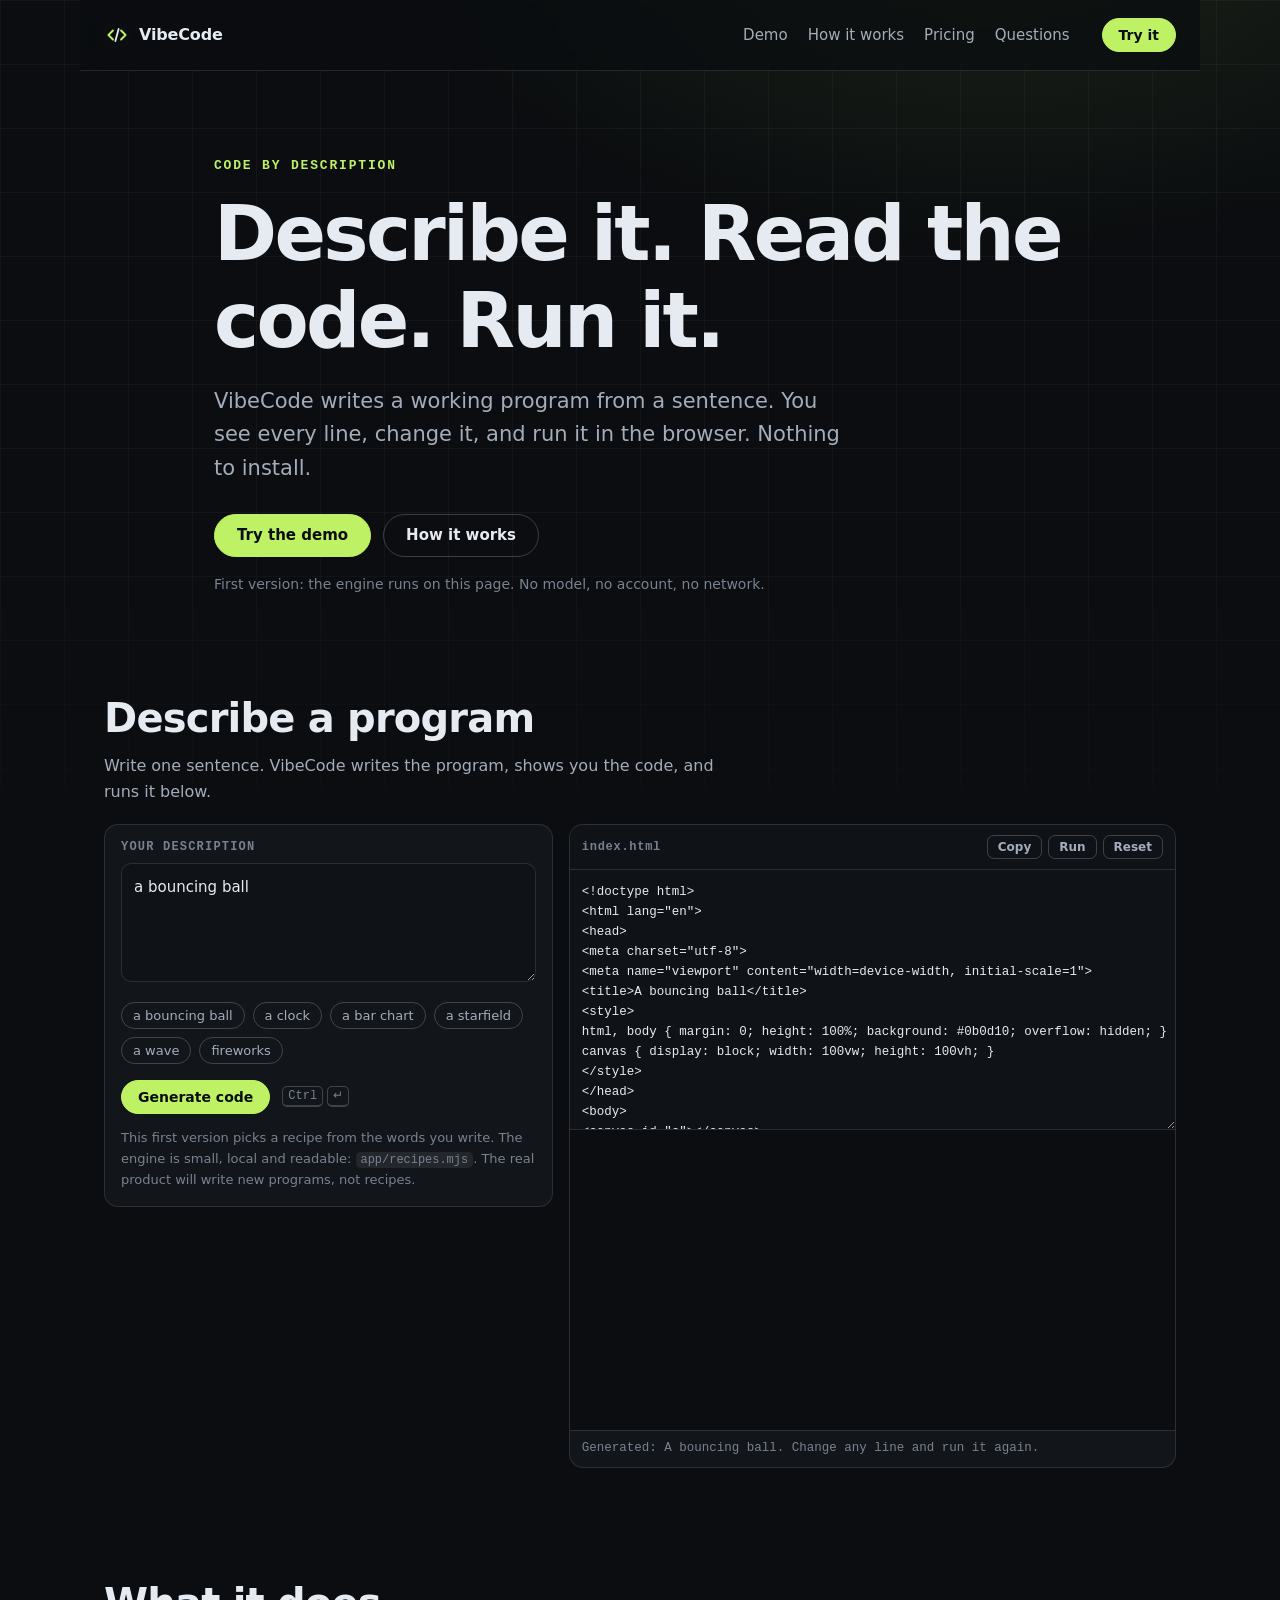
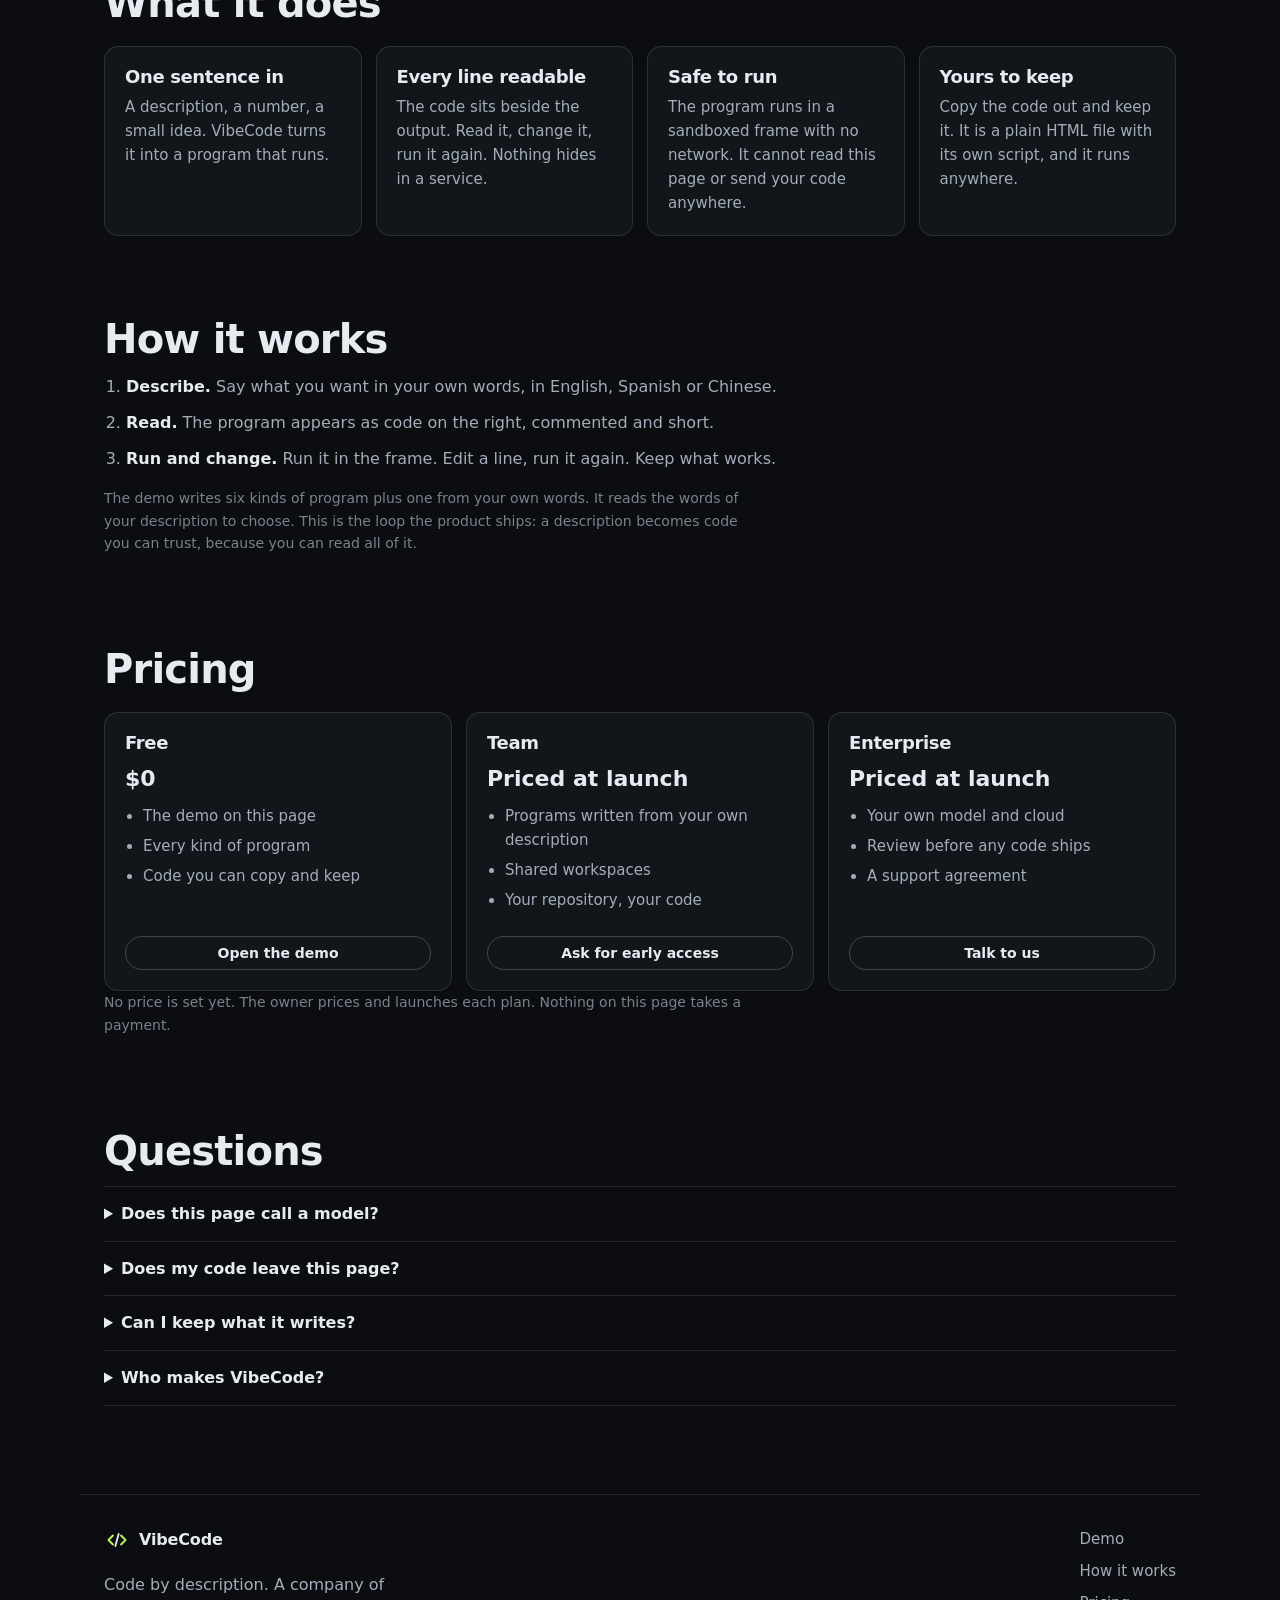
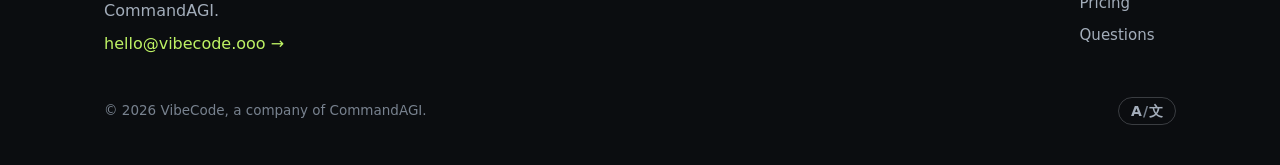
==== index.html @ 527f8235 "The site of vibecode, from its seed org task's work Co-Authored-By: Claude Opus 5.5 <noreply@anthrop" ====
<!doctype html>
<html lang="en">
<head>
<meta charset="utf-8">
<meta name="viewport" content="width=device-width, initial-scale=1">
<title>VibeCode — code by description</title>
<meta name="description" content="VibeCode writes a working program from a sentence. You read every line, change it and run it in the browser. A company of CommandAGI.">
<meta name="theme-color" content="#0b0d10">
<link rel="icon" href="mark.svg" type="image/svg+xml">
<link rel="stylesheet" href="style.css">
</head>
<body>
<header class="nav">
  <a class="brand" href="./"><img src="mark.svg" alt="" width="26" height="26"><span>VibeCode</span></a>
  <nav aria-label="Sections">
    <a href="#demo">Demo</a>
    <a href="#how">How it works</a>
    <a href="#pricing">Pricing</a>
    <a href="#faq">Questions</a>
  </nav>
  <a class="btn btn--go" href="#demo">Try it</a>
</header>

<main>
<section class="hero">
  <p class="eyebrow">Code by description</p>
  <h1>Describe it. Read the code. Run it.</h1>
  <p class="lede">VibeCode writes a working program from a sentence. You see every line, change it, and run it in the browser. Nothing to install.</p>
  <div class="cta">
    <a class="btn btn--go btn--big" href="#demo">Try the demo</a>
    <a class="btn btn--big" href="#how">How it works</a>
  </div>
  <p class="fine">First version: the engine runs on this page. No model, no account, no network.</p>
</section>

<section id="demo" class="demo">
  <div class="demo__head">
    <h2>Describe a program</h2>
    <p>Write one sentence. VibeCode writes the program, shows you the code, and runs it below.</p>
  </div>
  <div class="demo__grid">
    <div class="pane">
      <label for="describe">Your description</label>
      <textarea id="describe" rows="4" spellcheck="true" placeholder="a bouncing ball"></textarea>
      <div class="chips" role="group" aria-label="Examples">
        <button type="button" data-example="a bouncing ball">a bouncing ball</button>
        <button type="button" data-example="a clock">a clock</button>
        <button type="button" data-example="a bar chart of 12, 19, 15, 27, 22, 34">a bar chart</button>
        <button type="button" data-example="a starfield">a starfield</button>
        <button type="button" data-example="a sine wave">a wave</button>
        <button type="button" data-example="fireworks">fireworks</button>
      </div>
      <div class="row">
        <button id="generate" class="btn btn--go" type="button">Generate code</button>
        <span class="kbd"><kbd>Ctrl</kbd><kbd>↵</kbd></span>
      </div>
      <p class="note">This first version picks a recipe from the words you write. The engine is small, local and readable: <code>app/recipes.mjs</code>. The real product will write new programs, not recipes.</p>
    </div>
    <div class="pane pane--code">
      <div class="codebar">
        <span>index.html</span>
        <div class="codebar__actions">
          <button id="copy" type="button">Copy</button>
          <button id="run" type="button">Run</button>
          <button id="reset" type="button">Reset</button>
        </div>
      </div>
      <textarea id="code" spellcheck="false" aria-label="The program's code"></textarea>
      <iframe id="preview" title="The program's output" sandbox="allow-scripts"></iframe>
      <p id="status" class="status" role="status" aria-live="polite"></p>
    </div>
  </div>
</section>

<section class="features">
  <h2>What it does</h2>
  <div class="cards">
    <article class="card">
      <h3>One sentence in</h3>
      <p>A description, a number, a small idea. VibeCode turns it into a program that runs.</p>
    </article>
    <article class="card">
      <h3>Every line readable</h3>
      <p>The code sits beside the output. Read it, change it, run it again. Nothing hides in a service.</p>
    </article>
    <article class="card">
      <h3>Safe to run</h3>
      <p>The program runs in a sandboxed frame with no network. It cannot read this page or send your code anywhere.</p>
    </article>
    <article class="card">
      <h3>Yours to keep</h3>
      <p>Copy the code out and keep it. It is a plain HTML file with its own script, and it runs anywhere.</p>
    </article>
  </div>
</section>

<section id="how" class="how">
  <h2>How it works</h2>
  <ol class="steps">
    <li><strong>Describe.</strong> Say what you want in your own words, in English, Spanish or Chinese.</li>
    <li><strong>Read.</strong> The program appears as code on the right, commented and short.</li>
    <li><strong>Run and change.</strong> Run it in the frame. Edit a line, run it again. Keep what works.</li>
  </ol>
  <p class="fine">The demo writes six kinds of program plus one from your own words. It reads the words of your description to choose. This is the loop the product ships: a description becomes code you can trust, because you can read all of it.</p>
</section>

<section id="pricing" class="pricing">
  <h2>Pricing</h2>
  <div class="cards cards--three">
    <article class="card card--price">
      <h3>Free</h3>
      <p class="price">$0</p>
      <ul><li>The demo on this page</li><li>Every kind of program</li><li>Code you can copy and keep</li></ul>
      <a class="btn" href="#demo">Open the demo</a>
    </article>
    <article class="card card--price">
      <h3>Team</h3>
      <p class="price">Priced at launch</p>
      <ul><li>Programs written from your own description</li><li>Shared workspaces</li><li>Your repository, your code</li></ul>
      <a class="btn" href="mailto:hello@vibecode.ooo?subject=VibeCode%20Team">Ask for early access</a>
    </article>
    <article class="card card--price">
      <h3>Enterprise</h3>
      <p class="price">Priced at launch</p>
      <ul><li>Your own model and cloud</li><li>Review before any code ships</li><li>A support agreement</li></ul>
      <a class="btn" href="mailto:hello@vibecode.ooo?subject=VibeCode%20Enterprise">Talk to us</a>
    </article>
  </div>
  <p class="fine">No price is set yet. The owner prices and launches each plan. Nothing on this page takes a payment.</p>
</section>

<section id="faq" class="faq">
  <h2>Questions</h2>
  <details><summary>Does this page call a model?</summary><p>No. The first version runs a small engine in your browser. It picks one of six recipes by the words you write. The product's next version calls a model through our API, never from a browser key.</p></details>
  <details><summary>Does my code leave this page?</summary><p>No. The page sends nothing after it loads. The program runs in a sandboxed frame with no network.</p></details>
  <details><summary>Can I keep what it writes?</summary><p>Yes. Copy the code and save it as an HTML file. It runs on any browser, offline.</p></details>
  <details><summary>Who makes VibeCode?</summary><p>VibeCode is a company of CommandAGI. Write to <a href="mailto:hello@vibecode.ooo">hello@vibecode.ooo</a>.</p></details>
</section>
</main>

<footer class="footer">
  <div class="footer__top">
    <div>
      <a class="brand" href="./"><img src="mark.svg" alt="" width="26" height="26"><span>VibeCode</span></a>
      <p class="pitch">Code by description. A company of CommandAGI.</p>
      <p><a class="go" href="mailto:hello@vibecode.ooo">hello@vibecode.ooo</a></p>
    </div>
    <nav class="footer__links" aria-label="This site">
      <a href="#demo">Demo</a>
      <a href="#how">How it works</a>
      <a href="#pricing">Pricing</a>
      <a href="#faq">Questions</a>
    </nav>
  </div>
  <div class="footer__base">
    <span>© 2026 VibeCode, a company of CommandAGI.</span>
    <div class="lang">
      <button type="button" class="lang-btn" commandfor="lang-dialog" command="show-modal" aria-haspopup="dialog" aria-label="Language" title="Language"><span class="lang-btn__glyph" aria-hidden="true">A<span>/</span><span lang="zh-Hans">文</span></span></button>
      <noscript><nav class="lang-links" aria-label="Languages"><a href="./" hreflang="en">English</a><a href="es/" hreflang="es">Español</a><a href="zh-Hans/" hreflang="zh-Hans">简体中文</a></nav></noscript>
      <dialog id="lang-dialog" class="lang-dialog" aria-labelledby="lang-title">
        <div class="lang-dialog__box">
          <div class="lang-dialog__head"><h2 id="lang-title">Language</h2><form method="dialog"><button class="lang-dialog__close" aria-label="Close">✕</button></form></div>
          <ul class="lang-list">
            <li><a href="./" hreflang="en" aria-current="true"><span lang="en">English</span><span class="lang-list__check" aria-hidden="true">✓</span></a></li>
            <li><a href="es/" hreflang="es"><span lang="es">Español</span></a></li>
            <li><a href="zh-Hans/" hreflang="zh-Hans"><span lang="zh-Hans">简体中文</span></a></li>
          </ul>
        </div>
      </dialog>
    </div>
  </div>
</footer>
<script src="app/lang.js"></script>
<script type="module" src="app/demo.js"></script>
</body>
</html>
---- style.css ----
/* VibeCode's site: one stylesheet for every page. Dark ground, one accent, a mono face for code. Nothing loads from
   another host: the families are the system's own. */
:root {
  --ground: #0b0d10;
  --panel: #12161b;
  --panel-2: #0f1318;
  --line: rgba(226, 232, 240, 0.12);
  --line-strong: rgba(226, 232, 240, 0.22);
  --ink: #e6ebf2;
  --ink-soft: #a3adba;
  --ink-faint: #78828f;
  --go: #bef264;
  --go-ink: #0b0d10;
  --radius: 14px;
  --mono: ui-monospace, SFMono-Regular, Menlo, Consolas, monospace;
  --sans: ui-sans-serif, system-ui, -apple-system, "Segoe UI", Roboto, "Noto Sans", "Noto Sans CJK SC", sans-serif;
}

* { box-sizing: border-box; }

html { scroll-behavior: smooth; }

body {
  margin: 0;
  background: var(--ground);
  color: var(--ink);
  font: 16px/1.6 var(--sans);
  -webkit-font-smoothing: antialiased;
}

/* A faint grid behind the hero: one image, drawn by the stylesheet, no request. */
body::before {
  content: "";
  position: fixed;
  inset: 0;
  background:
    radial-gradient(900px 500px at 78% -10%, rgba(190, 242, 100, 0.10), transparent 70%),
    linear-gradient(rgba(226, 232, 240, 0.045) 1px, transparent 1px) 0 0 / 100% 64px,
    linear-gradient(90deg, rgba(226, 232, 240, 0.045) 1px, transparent 1px) 0 0 / 64px 100%;
  mask-image: linear-gradient(#000 0 55%, transparent 100%);
  pointer-events: none;
  z-index: 0;
}

main, header.nav, footer.footer { position: relative; z-index: 1; }

a { color: var(--go); text-decoration: none; }
a:hover { text-decoration: underline; }
h1, h2, h3 { line-height: 1.15; letter-spacing: -0.02em; margin: 0; }
h2 { font-size: clamp(28px, 4vw, 40px); margin-bottom: 12px; }
p { margin: 0 0 12px; }
code { font-family: var(--mono); font-size: 0.92em; background: rgba(226, 232, 240, 0.08); padding: 1px 5px; border-radius: 5px; }

.wrap, .nav, .hero, .demo, .features, .how, .pricing, .faq, .footer {
  max-width: 1120px;
  margin: 0 auto;
  padding-left: 24px;
  padding-right: 24px;
}

/* ---- the bar ---- */
.nav {
  display: flex;
  align-items: center;
  gap: 24px;
  padding-top: 18px;
  padding-bottom: 18px;
  position: sticky;
  top: 0;
  backdrop-filter: blur(10px);
  background: rgba(11, 13, 16, 0.72);
  border-bottom: 1px solid var(--line);
  z-index: 20;
}
.brand { display: inline-flex; align-items: center; gap: 9px; color: var(--ink); font-weight: 700; letter-spacing: -0.01em; }
.brand:hover { text-decoration: none; }
.nav nav { display: flex; gap: 20px; margin-left: auto; }
.nav nav a { color: var(--ink-soft); font-size: 15px; }
.nav nav a:hover { color: var(--ink); text-decoration: none; }

/* ---- buttons ---- */
.btn {
  display: inline-flex;
  align-items: center;
  justify-content: center;
  gap: 8px;
  padding: 9px 16px;
  border: 1px solid var(--line-strong);
  border-radius: 999px;
  background: transparent;
  color: var(--ink);
  font: 600 14px/1 var(--sans);
  cursor: pointer;
  white-space: nowrap;
}
.btn:hover { border-color: var(--go); text-decoration: none; }
.btn--go { background: var(--go); border-color: var(--go); color: var(--go-ink); }
.btn--go:hover { filter: brightness(1.06); }
.btn--big { padding: 13px 22px; font-size: 15px; }
.nav .btn { margin-left: 8px; }

/* ---- the hero ---- */
.hero { padding-top: 88px; padding-bottom: 56px; max-width: 900px; }
.eyebrow {
  font: 600 13px/1 var(--mono);
  letter-spacing: 0.14em;
  text-transform: uppercase;
  color: var(--go);
  margin-bottom: 18px;
}
.hero h1 { font-size: clamp(40px, 7vw, 76px); font-weight: 800; letter-spacing: -0.035em; }
.lede { font-size: clamp(17px, 2vw, 21px); color: var(--ink-soft); max-width: 640px; margin-top: 20px; }
.cta { display: flex; gap: 12px; flex-wrap: wrap; margin: 28px 0 16px; }
.fine { color: var(--ink-faint); font-size: 14px; max-width: 640px; }

/* ---- the demo ---- */
.demo { padding-top: 32px; padding-bottom: 64px; scroll-margin-top: 80px; }
.demo__head { margin-bottom: 20px; }
.demo__head p { color: var(--ink-soft); max-width: 640px; }
.demo__grid { display: grid; grid-template-columns: minmax(0, 0.85fr) minmax(0, 1.15fr); gap: 16px; align-items: start; }
.pane {
  background: var(--panel);
  border: 1px solid var(--line);
  border-radius: var(--radius);
  padding: 16px;
  min-width: 0;
}
.pane label { display: block; font: 600 12px/1 var(--mono); letter-spacing: 0.1em; text-transform: uppercase; color: var(--ink-faint); margin-bottom: 10px; }
#describe, #code {
  width: 100%;
  border: 1px solid var(--line);
  border-radius: 10px;
  background: var(--panel-2);
  color: var(--ink);
  padding: 12px;
  font: 15px/1.55 var(--sans);
  resize: vertical;
}
#describe { min-height: 96px; }
#describe:focus, #code:focus { outline: 2px solid rgba(190, 242, 100, 0.5); outline-offset: 1px; }
.chips { display: flex; flex-wrap: wrap; gap: 8px; margin: 12px 0 16px; }
.chips button {
  border: 1px solid var(--line-strong);
  background: transparent;
  color: var(--ink-soft);
  border-radius: 999px;
  padding: 6px 11px;
  font: 13px/1 var(--sans);
  cursor: pointer;
}
.chips button:hover { color: var(--ink); border-color: var(--go); }
.row { display: flex; align-items: center; gap: 12px; }
.kbd { display: inline-flex; gap: 4px; }
kbd {
  font: 12px/1 var(--mono);
  border: 1px solid var(--line-strong);
  border-bottom-width: 2px;
  border-radius: 5px;
  padding: 3px 5px;
  color: var(--ink-faint);
}
.note { color: var(--ink-faint); font-size: 13px; margin: 14px 0 0; }

.pane--code { padding: 0; overflow: hidden; display: flex; flex-direction: column; }
.codebar {
  display: flex;
  align-items: center;
  justify-content: space-between;
  gap: 10px;
  padding: 10px 12px;
  border-bottom: 1px solid var(--line);
  background: var(--panel-2);
}
.codebar > span { font: 600 12px/1 var(--mono); color: var(--ink-faint); letter-spacing: 0.06em; }
.codebar__actions { display: flex; gap: 6px; }
.codebar button {
  border: 1px solid var(--line-strong);
  background: transparent;
  color: var(--ink-soft);
  border-radius: 7px;
  padding: 5px 10px;
  font: 600 12px/1 var(--sans);
  cursor: pointer;
}
.codebar button:hover { color: var(--ink); border-color: var(--go); }
#code {
  border: 0;
  border-radius: 0;
  border-bottom: 1px solid var(--line);
  font: 12.5px/1.6 var(--mono);
  min-height: 260px;
  max-height: 340px;
  resize: vertical;
  white-space: pre;
  tab-size: 2;
}
#preview { width: 100%; height: 300px; border: 0; background: var(--ground); display: block; }
.status { margin: 0; padding: 9px 12px; font: 12.5px/1.4 var(--mono); color: var(--ink-faint); min-height: 20px; border-top: 1px solid var(--line); }

/* ---- cards ---- */
.features, .how, .pricing, .faq { padding-top: 48px; padding-bottom: 32px; scroll-margin-top: 80px; }
.cards { display: grid; grid-template-columns: repeat(auto-fit, minmax(230px, 1fr)); gap: 14px; margin-top: 20px; }
.cards--three { grid-template-columns: repeat(auto-fit, minmax(260px, 1fr)); }
.card {
  background: var(--panel);
  border: 1px solid var(--line);
  border-radius: var(--radius);
  padding: 20px;
}
.card h3 { font-size: 18px; margin-bottom: 8px; }
.card p { color: var(--ink-soft); font-size: 15px; margin: 0; }
.card--price { display: flex; flex-direction: column; }
.card--price .price { font: 700 22px/1.2 var(--sans); color: var(--ink); margin: 4px 0 12px; }
.card--price ul { margin: 0 0 18px; padding-left: 18px; color: var(--ink-soft); font-size: 15px; }
.card--price li { margin-bottom: 6px; }
.card--price .btn { margin-top: auto; }

.steps { color: var(--ink-soft); padding-left: 22px; margin: 8px 0 16px; }
.steps li { margin-bottom: 10px; }
.steps strong { color: var(--ink); }

.faq details { border-top: 1px solid var(--line); padding: 14px 0; }
.faq details:last-of-type { border-bottom: 1px solid var(--line); }
.faq summary { cursor: pointer; font-weight: 600; }
.faq details p { color: var(--ink-soft); margin: 10px 0 0; max-width: 720px; }

/* ---- the footer, and its language button ---- */
.footer { margin-top: 56px; padding-top: 32px; padding-bottom: 40px; border-top: 1px solid var(--line); }
.footer__top { display: flex; justify-content: space-between; gap: 24px; flex-wrap: wrap; }
.footer .pitch { color: var(--ink-soft); margin: 12px 0 8px; max-width: 360px; }
.footer__links { display: flex; flex-direction: column; gap: 8px; }
.footer__links a { color: var(--ink-soft); font-size: 15px; }
.footer__base { display: flex; justify-content: space-between; align-items: center; gap: 16px; margin-top: 28px; color: var(--ink-faint); font-size: 13.5px; }
.go::after { content: " →"; }

.lang-btn {
  display: inline-flex;
  align-items: center;
  gap: 6px;
  border: 1px solid var(--line-strong);
  background: transparent;
  color: var(--ink-soft);
  border-radius: 999px;
  padding: 6px 12px;
  font: 600 14px/1 var(--sans);
  cursor: pointer;
}
.lang-btn:hover { color: var(--ink); border-color: var(--go); }
.lang-btn__glyph { font-family: var(--sans); }
.lang-btn__glyph > span:first-child { color: var(--ink-faint); padding: 0 1px; }
.lang-links { display: flex; gap: 12px; }
.lang-dialog { border: 1px solid var(--line-strong); border-radius: 16px; background: var(--panel); color: var(--ink); padding: 0; width: min(360px, 92vw); }
.lang-dialog::backdrop { background: rgba(4, 6, 8, 0.62); }
.lang-dialog__box { padding: 18px; }
.lang-dialog__head { display: flex; align-items: center; justify-content: space-between; margin-bottom: 10px; }
.lang-dialog__head h2 { font-size: 17px; }
.lang-dialog__close { border: 0; background: transparent; color: var(--ink-soft); font-size: 15px; cursor: pointer; padding: 4px 6px; }
.lang-list { list-style: none; margin: 0; padding: 0; display: flex; flex-direction: column; }
.lang-list li a { display: flex; align-items: center; justify-content: space-between; padding: 11px 10px; border-radius: 9px; color: var(--ink); }
.lang-list li a:hover { background: rgba(226, 232, 240, 0.07); text-decoration: none; }
.lang-list__check { color: var(--go); }

@media (max-width: 820px) {
  .demo__grid { grid-template-columns: minmax(0, 1fr); }
  .nav nav { display: none; }
  .hero { padding-top: 56px; }
  #preview { height: 240px; }
}

@media (prefers-reduced-motion: reduce) {
  html { scroll-behavior: auto; }
}
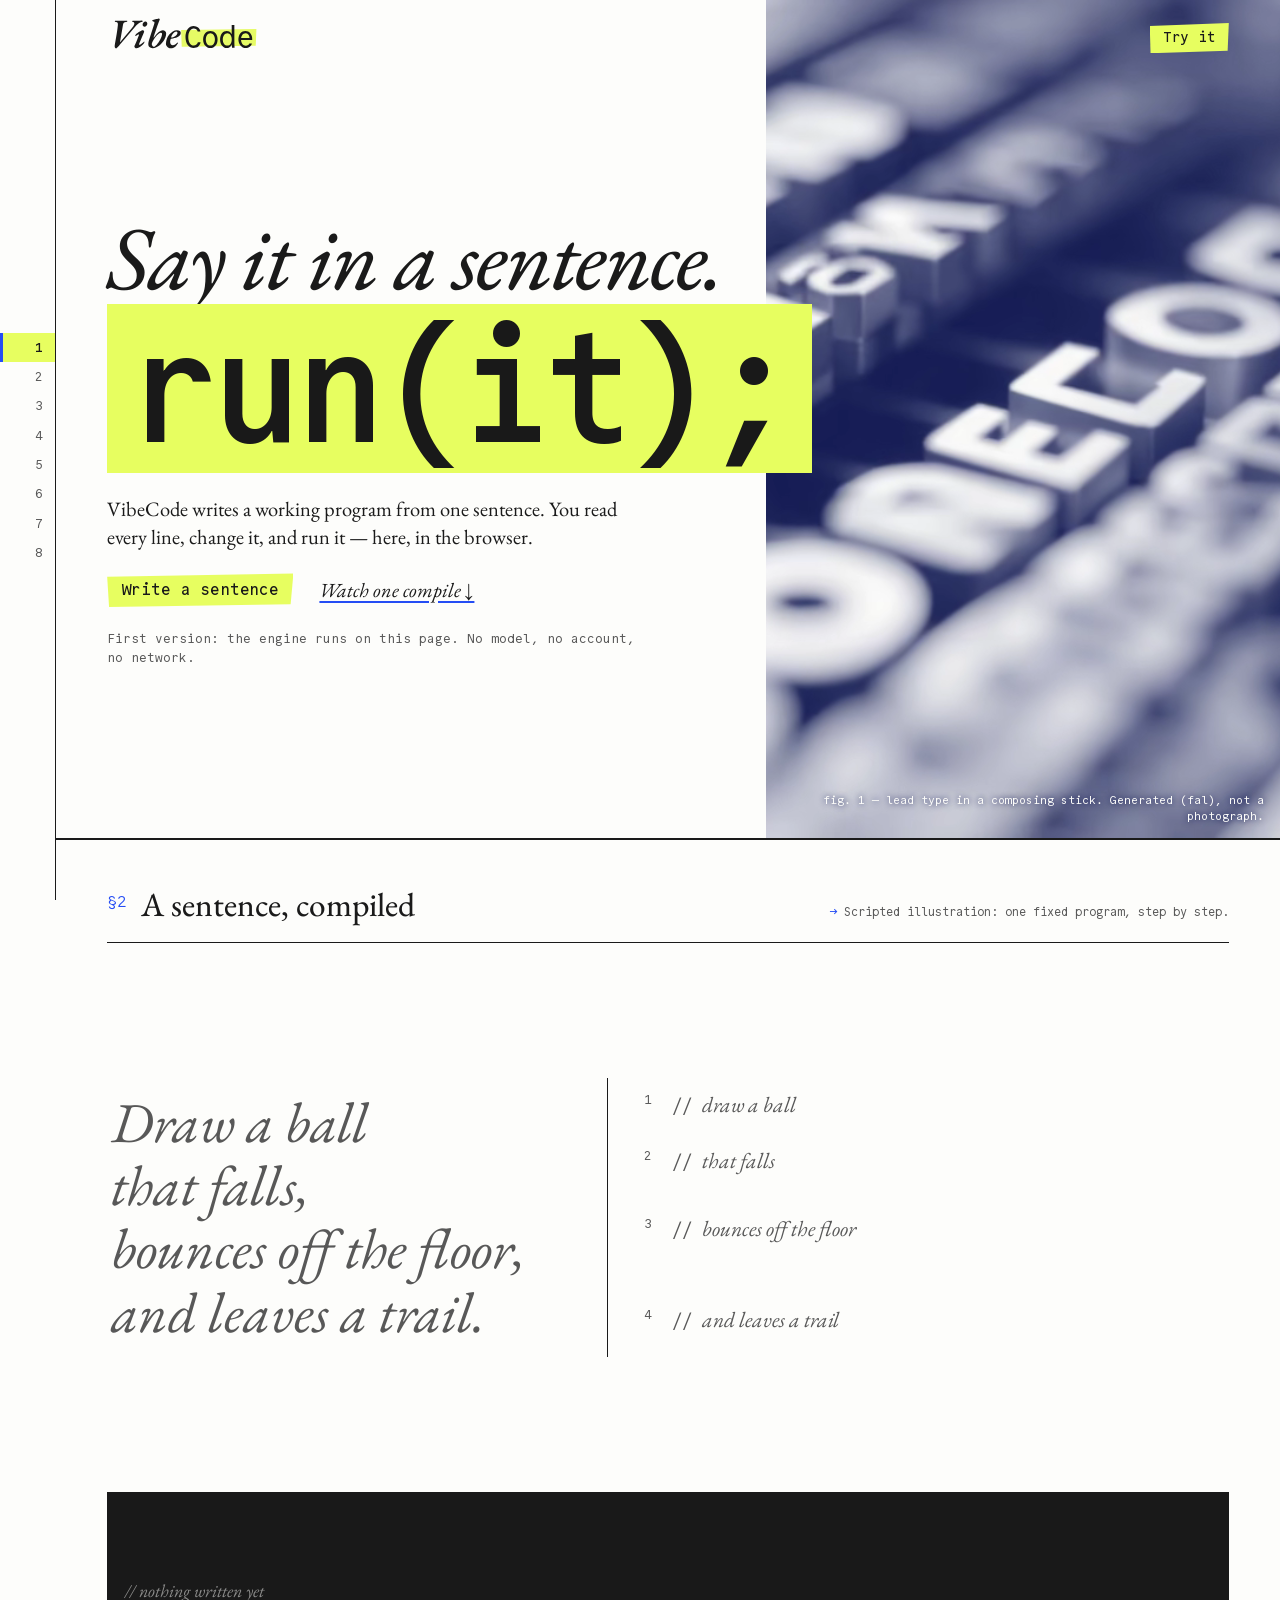
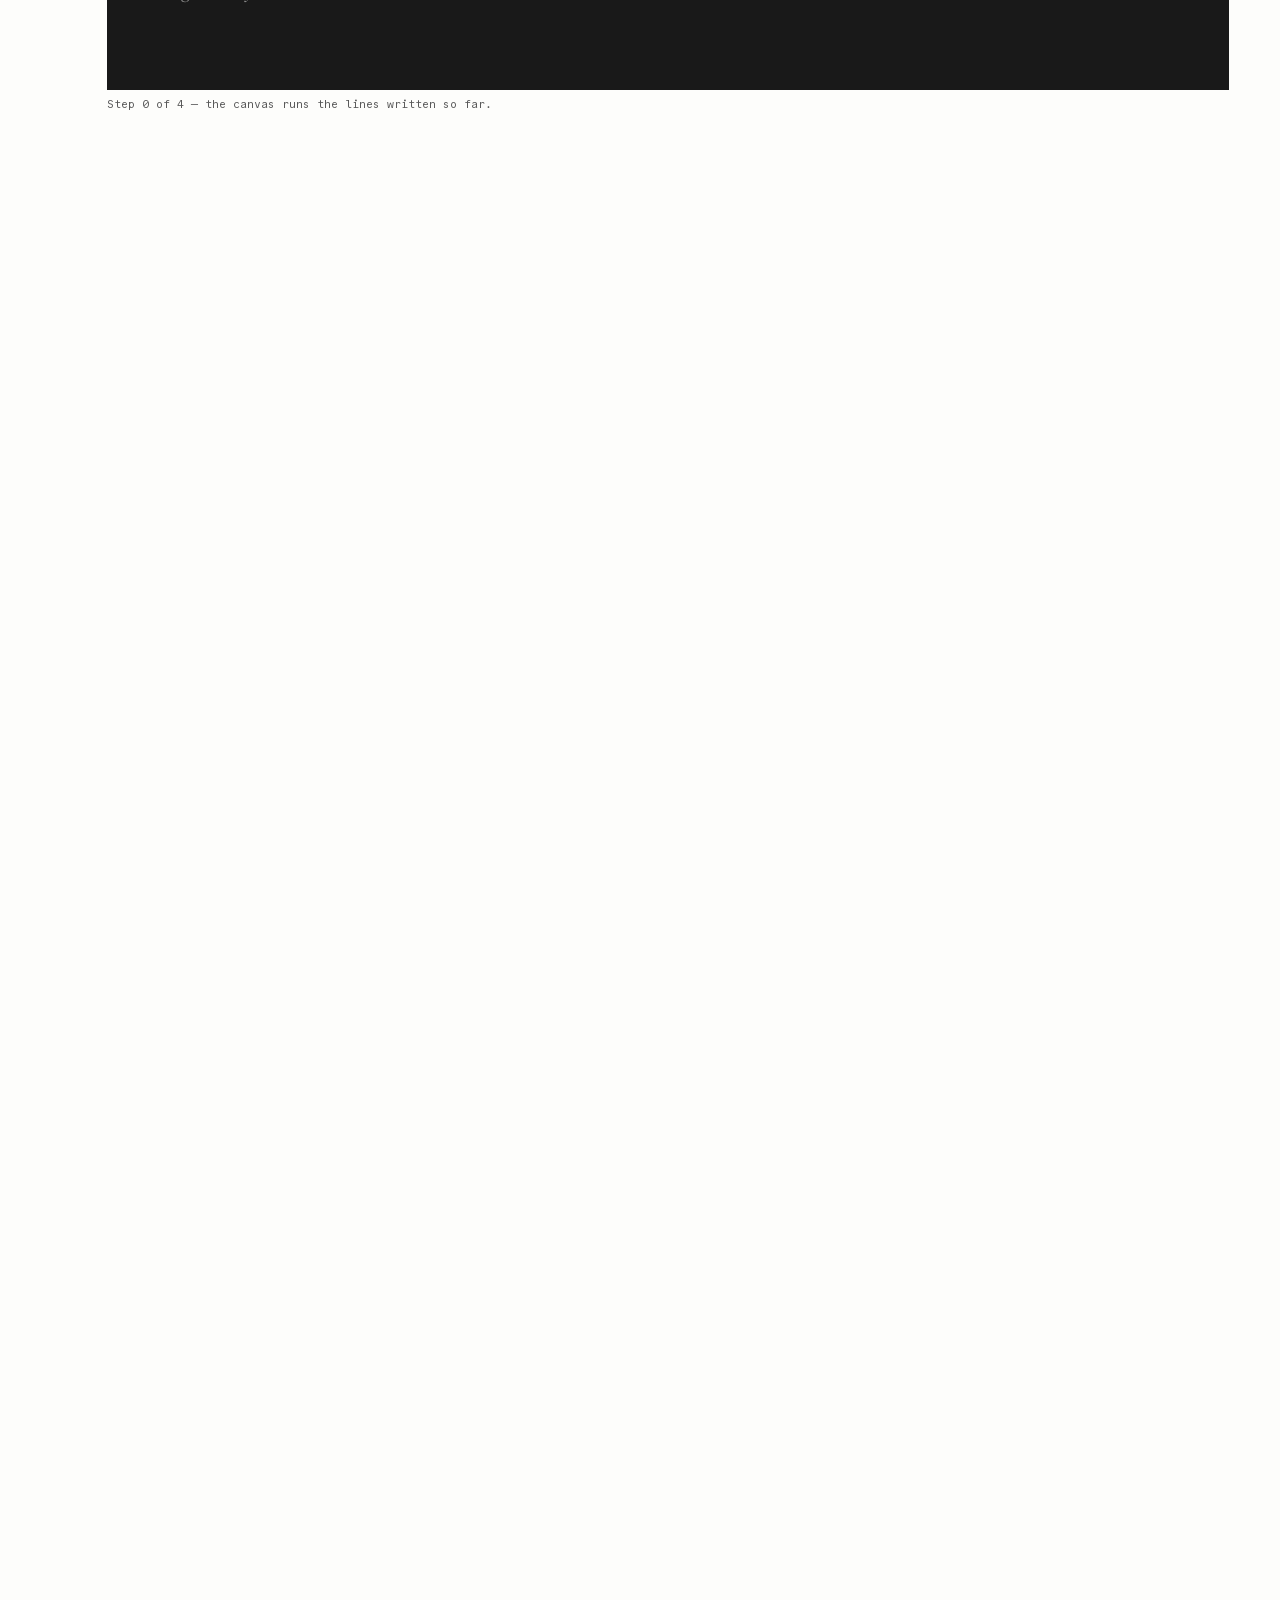
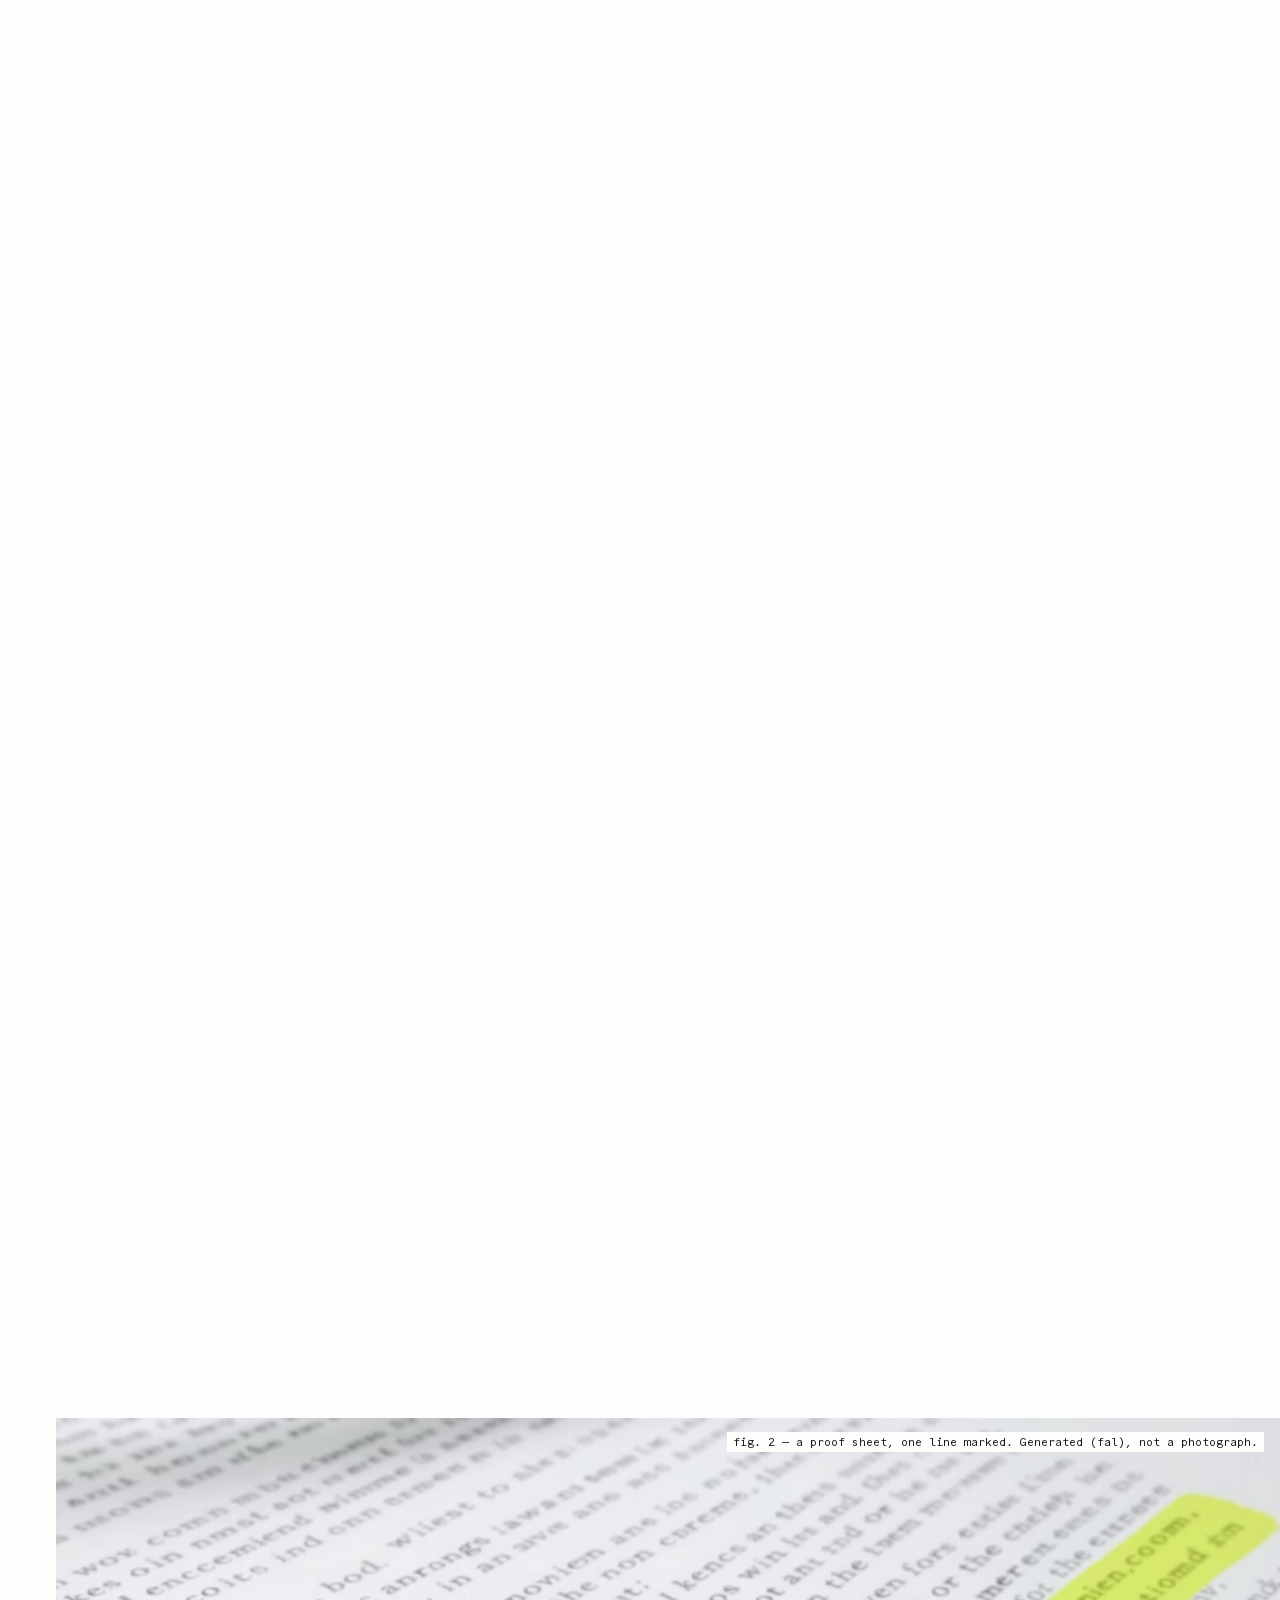
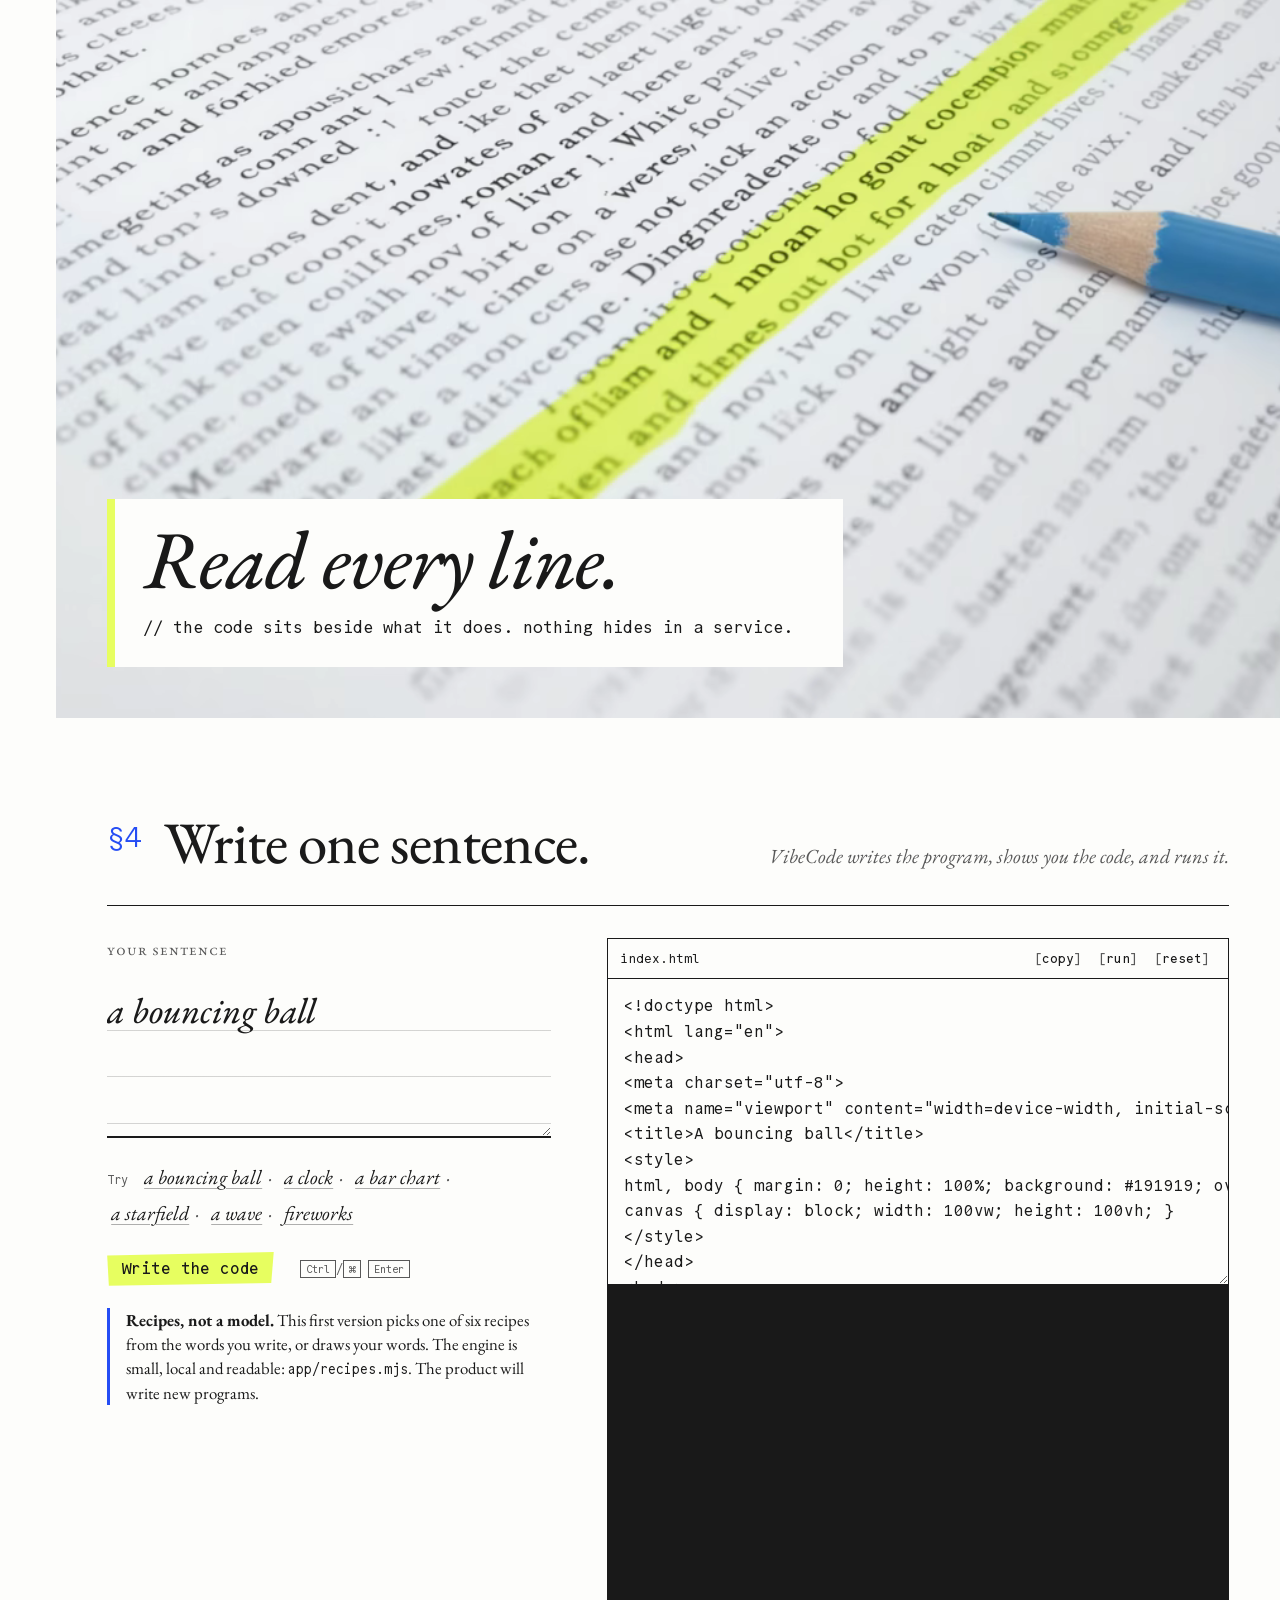
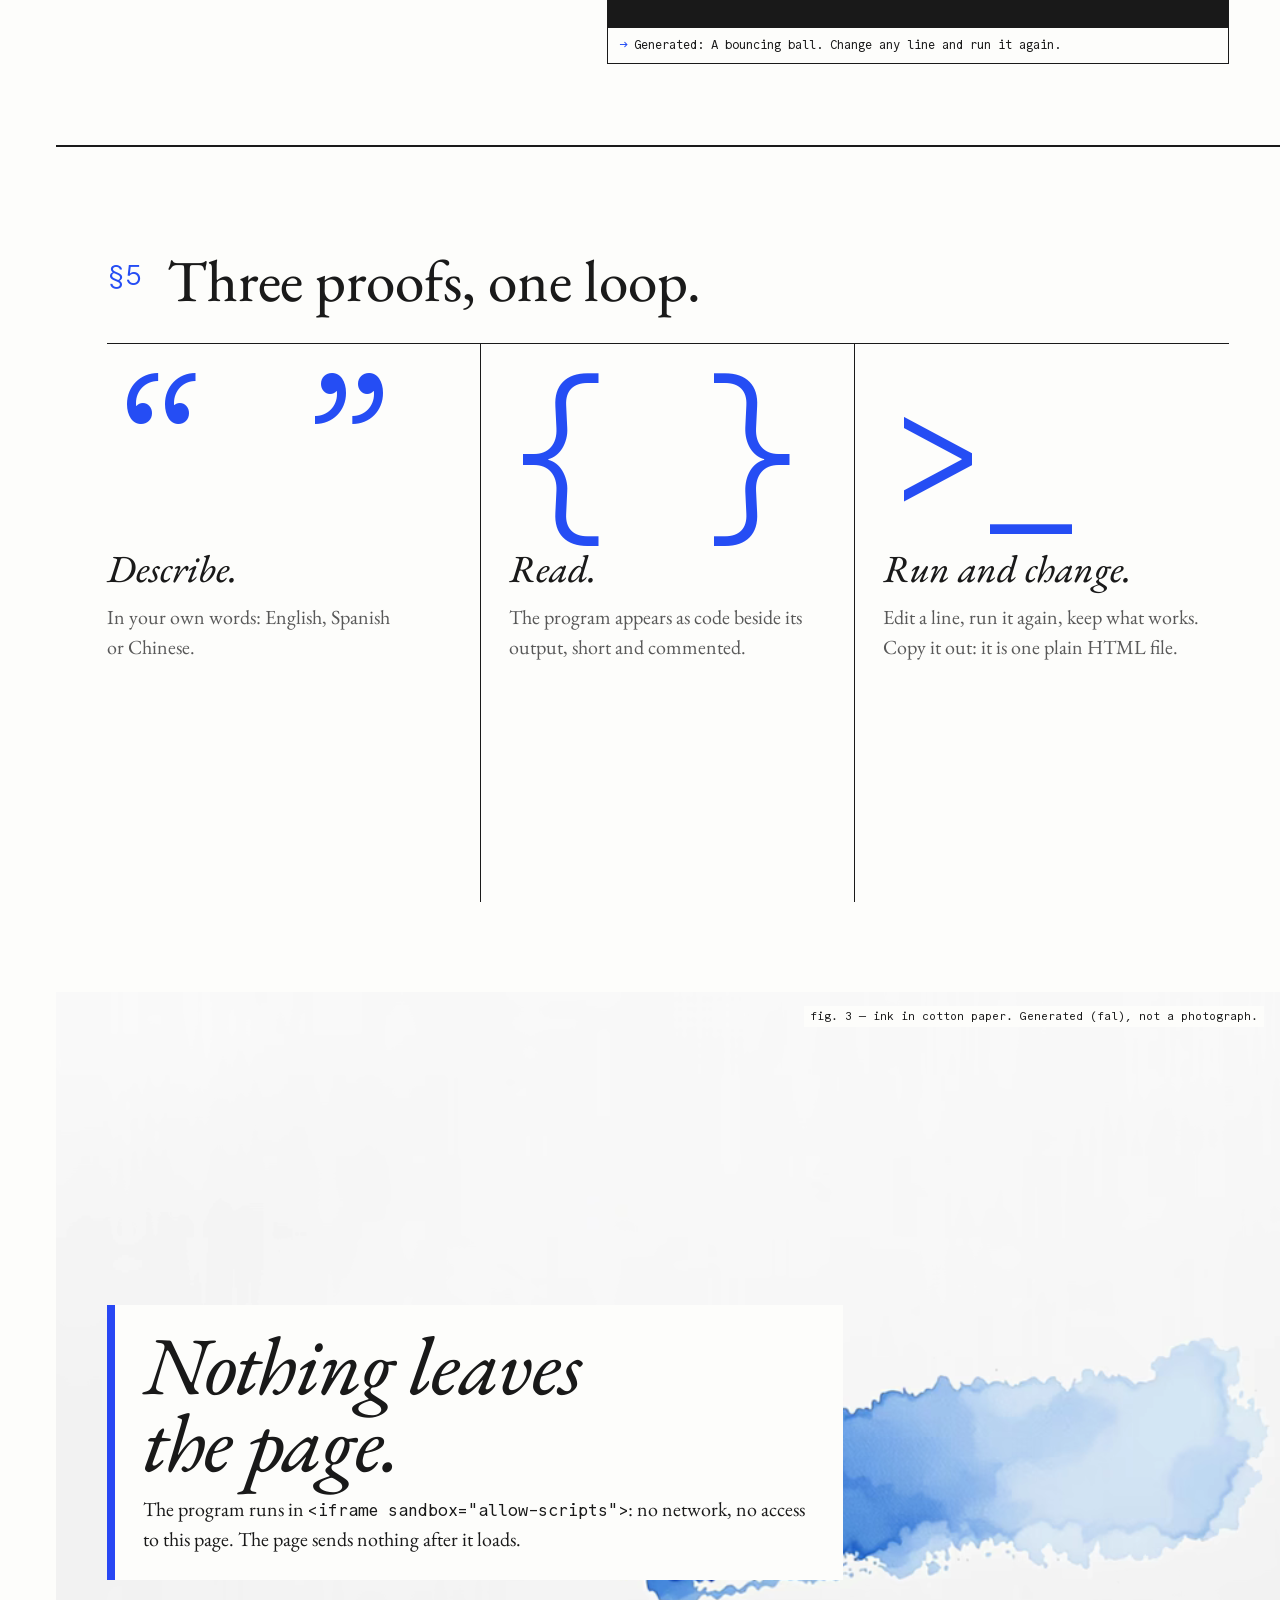
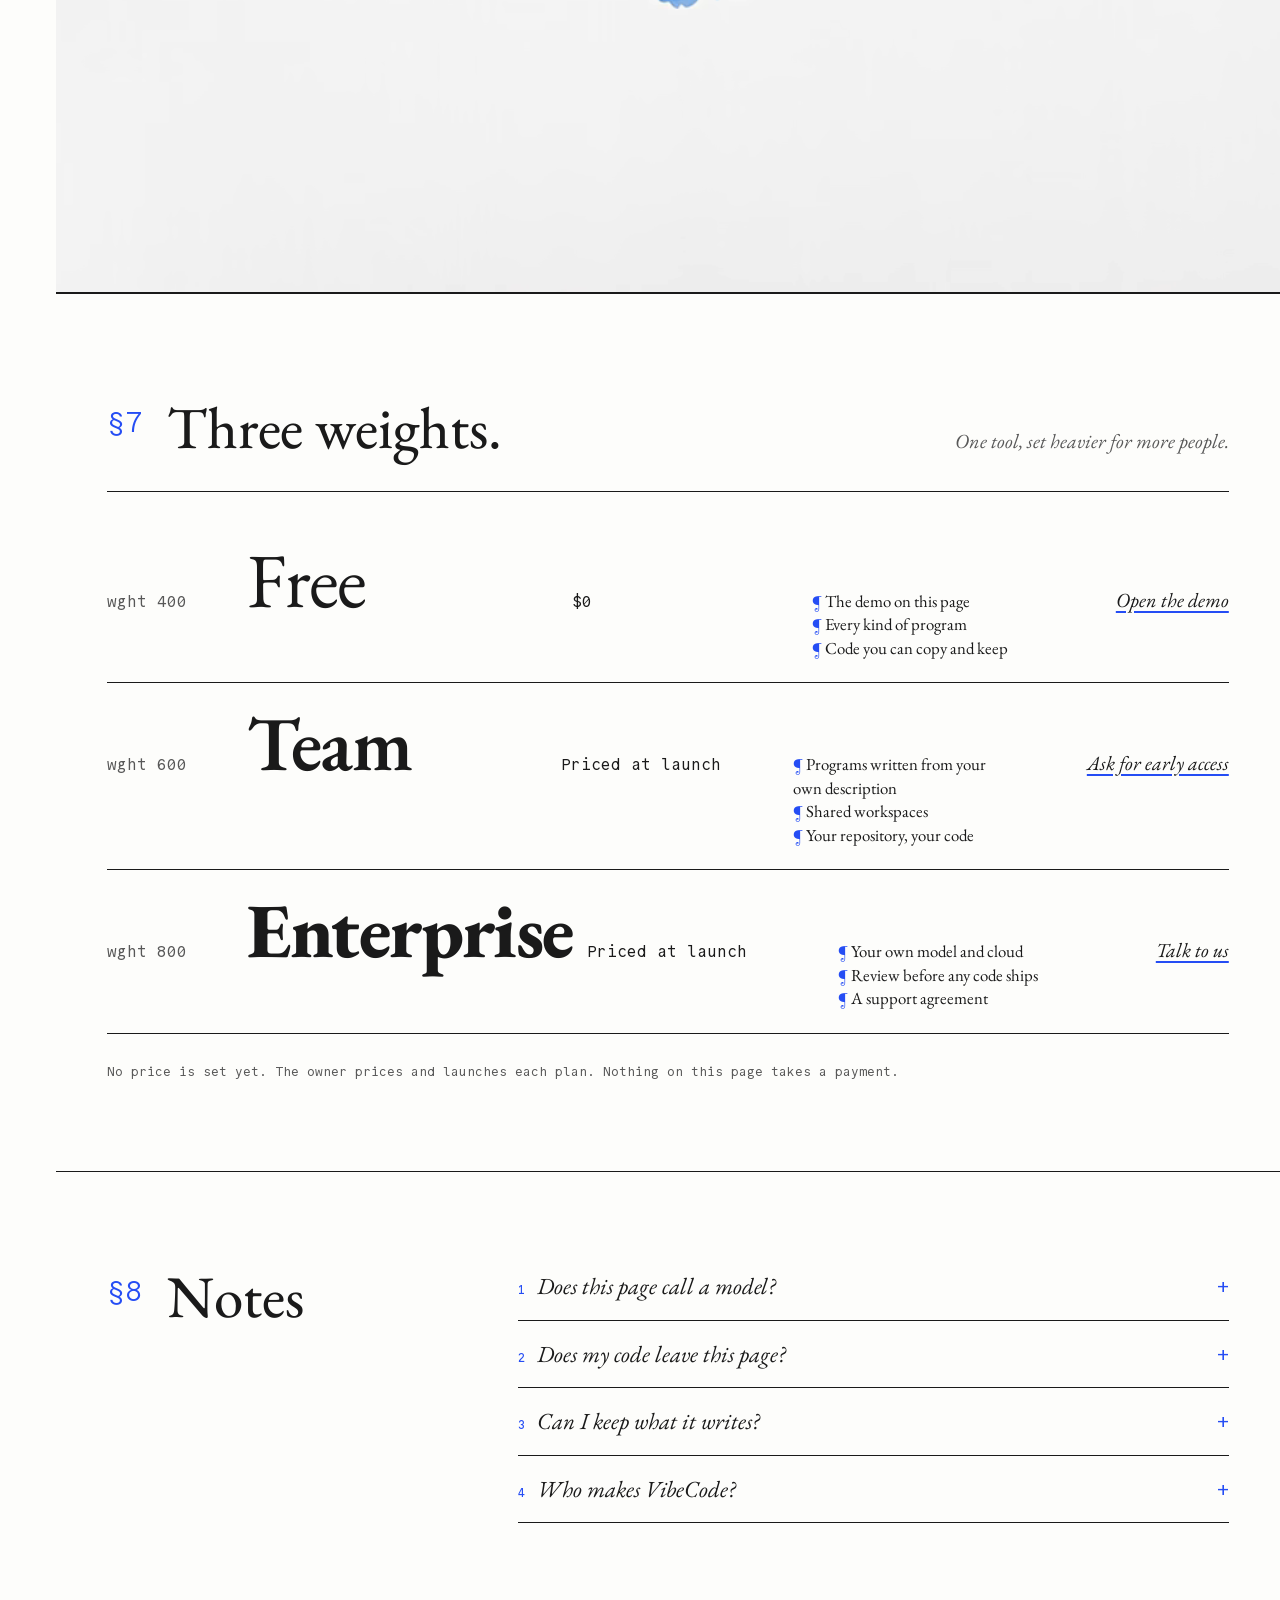
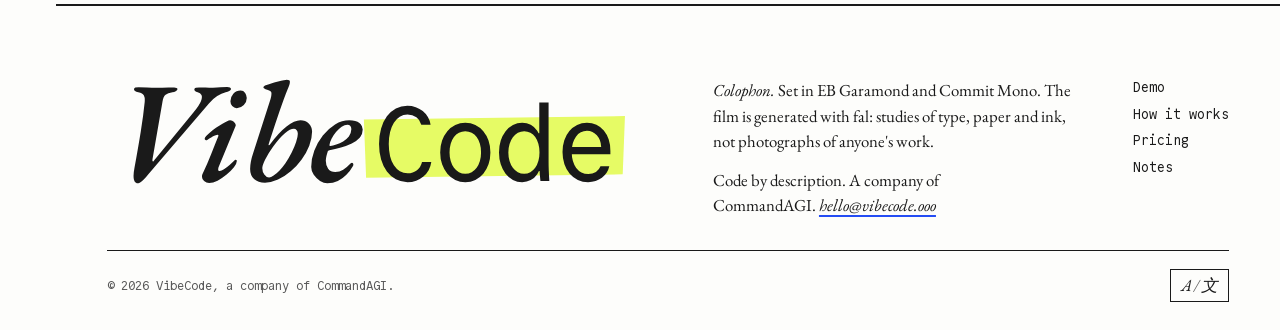
==== commit 0eb00411: "The 2027 redesign: serif becomes mono A type designer's proof sheet: EB Garamond for what a person s" ====
--- a/index.html
+++ b/index.html
@@ -3,67 +3,157 @@
 <head>
 <meta charset="utf-8">
 <meta name="viewport" content="width=device-width, initial-scale=1">
-<title>VibeCode — code by description</title>
-<meta name="description" content="VibeCode writes a working program from a sentence. You read every line, change it and run it in the browser. A company of CommandAGI.">
-<meta name="theme-color" content="#0b0d10">
+<title>VibeCode — say it in a sentence, run it as code</title>
+<meta name="description" content="VibeCode writes a working program from one sentence. You read every line, change it and run it in the browser. A company of CommandAGI.">
+<meta name="theme-color" content="#fdfdfb" media="(prefers-color-scheme: light)">
+<meta name="theme-color" content="#121315" media="(prefers-color-scheme: dark)">
+<meta name="color-scheme" content="light dark">
+<meta property="og:title" content="VibeCode — say it in a sentence, run it as code">
+<meta property="og:description" content="A sentence becomes a program you can read, change and run in the browser.">
+<meta property="og:image" content="https://vibecode.commandagi.app/og.png">
+<meta property="og:type" content="website">
+<meta name="twitter:card" content="summary_large_image">
 <link rel="icon" href="mark.svg" type="image/svg+xml">
+<link rel="apple-touch-icon" href="touch-icon.png">
+<link rel="preload" href="fonts/garamond-italic.woff2" as="font" type="font/woff2" crossorigin>
+<link rel="preload" href="fonts/commit-mono.woff2" as="font" type="font/woff2" crossorigin>
 <link rel="stylesheet" href="style.css">
 </head>
 <body>
-<header class="nav">
-  <a class="brand" href="./"><img src="mark.svg" alt="" width="26" height="26"><span>VibeCode</span></a>
-  <nav aria-label="Sections">
-    <a href="#demo">Demo</a>
-    <a href="#how">How it works</a>
-    <a href="#pricing">Pricing</a>
-    <a href="#faq">Questions</a>
-  </nav>
-  <a class="btn btn--go" href="#demo">Try it</a>
+<a class="skip" href="#demo">Skip to the demo</a>
+
+<header class="head">
+  <a class="wordmark" href="./" aria-label="VibeCode, home"><svg viewBox="-2 -46 232 62" aria-hidden="true"><use href="wordmark.svg#w"/></svg></a>
+  <a class="swipe head__go" href="#demo">Try it</a>
 </header>
 
+<nav class="gutter" aria-label="Sections">
+  <ol>
+    <li><a href="#top" data-label="The sentence">1</a></li>
+    <li><a href="#compile" data-label="It compiles">2</a></li>
+    <li><a href="#read" data-label="Read">3</a></li>
+    <li><a href="#demo" data-label="The demo">4</a></li>
+    <li><a href="#how" data-label="How it works">5</a></li>
+    <li><a href="#sandbox" data-label="Sandbox">6</a></li>
+    <li><a href="#pricing" data-label="Pricing">7</a></li>
+    <li><a href="#faq" data-label="Notes">8</a></li>
+  </ol>
+</nav>
+<button class="statusbar" type="button" popovertarget="toc" aria-label="Sections"><span>Ln&nbsp;<b data-ln>1</b></span><span data-sec>The sentence</span><span class="statusbar__all" aria-hidden="true">≡ sections</span></button>
+<div id="toc" class="toc" popover>
+  <p class="toc__title">Go to line</p>
+  <ol>
+    <li><a href="#top">The sentence</a></li>
+    <li><a href="#compile">It compiles</a></li>
+    <li><a href="#read">Read</a></li>
+    <li><a href="#demo">The demo</a></li>
+    <li><a href="#how">How it works</a></li>
+    <li><a href="#sandbox">Sandbox</a></li>
+    <li><a href="#pricing">Pricing</a></li>
+    <li><a href="#faq">Notes</a></li>
+  </ol>
+</div>
+
 <main>
-<section class="hero">
-  <p class="eyebrow">Code by description</p>
-  <h1>Describe it. Read the code. Run it.</h1>
-  <p class="lede">VibeCode writes a working program from a sentence. You see every line, change it, and run it in the browser. Nothing to install.</p>
-  <div class="cta">
-    <a class="btn btn--go btn--big" href="#demo">Try the demo</a>
-    <a class="btn btn--big" href="#how">How it works</a>
-  </div>
-  <p class="fine">First version: the engine runs on this page. No model, no account, no network.</p>
-</section>
-
-<section id="demo" class="demo">
-  <div class="demo__head">
-    <h2>Describe a program</h2>
-    <p>Write one sentence. VibeCode writes the program, shows you the code, and runs it below.</p>
-  </div>
-  <div class="demo__grid">
-    <div class="pane">
-      <label for="describe">Your description</label>
-      <textarea id="describe" rows="4" spellcheck="true" placeholder="a bouncing ball"></textarea>
-      <div class="chips" role="group" aria-label="Examples">
+<section id="top" class="hero" aria-labelledby="hero-title">
+  <figure class="hero__plate">
+    <picture>
+      <source srcset="media/sorts.avif" type="image/avif">
+      <img src="media/sorts.jpg" alt="" width="1600" height="890" fetchpriority="high">
+    </picture>
+    <video data-loop muted loop playsinline preload="none" aria-hidden="true" tabindex="-1">
+      <source src="media/sorts.webm" type="video/webm; codecs=av01.0.08M.08">
+      <source src="media/sorts.mp4" type="video/mp4">
+    </video>
+    <figcaption>fig. 1 — lead type in a composing stick. Generated (fal), not a photograph.</figcaption>
+  </figure>
+  <h1 id="hero-title" class="hero__title">
+    <span class="say">Say it in a sentence.</span>
+    <span class="run"><span>run(it);</span></span>
+  </h1>
+  <div class="hero__body">
+    <p class="lede">VibeCode writes a working program from one sentence. You read every line, change it, and run it — here, in the browser.</p>
+    <p class="actions"><a class="swipe" href="#demo">Write a sentence</a> <a class="under" href="#compile">Watch one compile ↓</a></p>
+    <p class="fine">First version: the engine runs on this page. No model, no account, no network.</p>
+  </div>
+</section>
+
+<section id="compile" class="compile" aria-labelledby="compile-title">
+  <div class="compile__stage">
+    <header class="compile__head">
+      <h2 id="compile-title"><span class="num">§2</span> A sentence, compiled</h2>
+      <p class="tag">Scripted illustration: one fixed program, step by step.</p>
+    </header>
+    <p class="sentence" lang="en">
+      <button type="button" data-k="1">Draw a ball</button>
+      <button type="button" data-k="2">that falls,</button>
+      <button type="button" data-k="3">bounces off the floor,</button>
+      <button type="button" data-k="4">and leaves a trail.</button>
+    </p>
+    <div class="galley" aria-label="The code the sentence became">
+      <div class="ln" data-k="1"><span class="ln__say">draw a ball</span><code class="ln__code">const ball = { x: 60, y: 40, r: 14, vy: 0 };</code></div>
+      <div class="ln" data-k="2"><span class="ln__say">that falls</span><code class="ln__code">ball.vy += 1400 * dt;
+ball.y  += ball.vy * dt;</code></div>
+      <div class="ln" data-k="3"><span class="ln__say">bounces off the floor</span><code class="ln__code">if (ball.y &gt; floor) {
+  ball.y = floor; ball.vy *= -0.82;
+}</code></div>
+      <div class="ln" data-k="4"><span class="ln__say">and leaves a trail</span><code class="ln__code">trail.push({ ...ball });
+if (trail.length &gt; 24) trail.shift();</code></div>
+    </div>
+    <figure class="runner">
+      <canvas id="runner" width="640" height="240" data-empty="// nothing written yet" role="img" aria-label="The program as far as it is written: a ball that falls, bounces and leaves a trail"></canvas>
+      <figcaption><span data-step-label>Step 0 of 4</span> — the canvas runs the lines written so far.</figcaption>
+    </figure>
+    <p class="sr-only" aria-live="polite" data-step-live></p>
+  </div>
+</section>
+
+<section id="read" class="plate plate--read" aria-labelledby="read-title">
+  <figure class="plate__media">
+    <picture>
+      <source srcset="media/proof.avif" type="image/avif">
+      <img src="media/proof.jpg" alt="" width="1600" height="890" loading="lazy">
+    </picture>
+    <video data-loop muted loop playsinline preload="none" aria-hidden="true" tabindex="-1">
+      <source src="media/proof.webm" type="video/webm; codecs=av01.0.08M.08">
+      <source src="media/proof.mp4" type="video/mp4">
+    </video>
+    <figcaption>fig. 2 — a proof sheet, one line marked. Generated (fal), not a photograph.</figcaption>
+  </figure>
+  <div class="plate__label">
+    <h2 id="read-title">Read every line.</h2>
+    <p><code>// the code sits beside what it does. nothing hides in a service.</code></p>
+  </div>
+</section>
+
+<section id="demo" class="desk" aria-labelledby="demo-title">
+  <header class="desk__head">
+    <h2 id="demo-title"><span class="num">§4</span> Write one sentence.</h2>
+    <p>VibeCode writes the program, shows you the code, and runs it.</p>
+  </header>
+  <div class="desk__grid">
+    <div class="manuscript">
+      <label for="describe">Your sentence</label>
+      <textarea id="describe" rows="3" spellcheck="true" placeholder="a bouncing ball"></textarea>
+      <p class="examples" role="group" aria-label="Examples"><span>Try</span>
         <button type="button" data-example="a bouncing ball">a bouncing ball</button>
         <button type="button" data-example="a clock">a clock</button>
         <button type="button" data-example="a bar chart of 12, 19, 15, 27, 22, 34">a bar chart</button>
         <button type="button" data-example="a starfield">a starfield</button>
         <button type="button" data-example="a sine wave">a wave</button>
         <button type="button" data-example="fireworks">fireworks</button>
-      </div>
-      <div class="row">
-        <button id="generate" class="btn btn--go" type="button">Generate code</button>
-        <span class="kbd"><kbd>Ctrl</kbd><kbd>↵</kbd></span>
-      </div>
-      <p class="note">This first version picks a recipe from the words you write. The engine is small, local and readable: <code>app/recipes.mjs</code>. The real product will write new programs, not recipes.</p>
-    </div>
-    <div class="pane pane--code">
+      </p>
+      <p class="actions"><button id="generate" class="swipe" type="button">Write the code</button> <span class="kbd"><kbd>Ctrl</kbd>/<kbd>⌘</kbd> <kbd>Enter</kbd></span></p>
+      <p class="note"><b>Recipes, not a model.</b> This first version picks one of six recipes from the words you write, or draws your words. The engine is small, local and readable: <code>app/recipes.mjs</code>. The product will write new programs.</p>
+    </div>
+    <div class="proofsheet">
       <div class="codebar">
         <span>index.html</span>
-        <div class="codebar__actions">
-          <button id="copy" type="button">Copy</button>
-          <button id="run" type="button">Run</button>
-          <button id="reset" type="button">Reset</button>
-        </div>
+        <span class="codebar__actions">
+          <button id="copy" type="button">copy</button>
+          <button id="run" type="button">run</button>
+          <button id="reset" type="button">reset</button>
+        </span>
       </div>
       <textarea id="code" spellcheck="false" aria-label="The program's code"></textarea>
       <iframe id="preview" title="The program's output" sandbox="allow-scripts"></iframe>
@@ -72,87 +162,86 @@
   </div>
 </section>
 
-<section class="features">
-  <h2>What it does</h2>
-  <div class="cards">
-    <article class="card">
-      <h3>One sentence in</h3>
-      <p>A description, a number, a small idea. VibeCode turns it into a program that runs.</p>
+<section id="how" class="proofs" aria-labelledby="how-title">
+  <h2 id="how-title"><span class="num">§5</span> Three proofs, one loop.</h2>
+  <ol>
+    <li class="proof"><span class="proof__glyph" aria-hidden="true">“ ”</span><h3><span class="s">Describe.</span><span class="m" aria-hidden="true">describe()</span></h3><p>In your own words: English, Spanish or Chinese.</p></li>
+    <li class="proof"><span class="proof__glyph" aria-hidden="true">{ }</span><h3><span class="s">Read.</span><span class="m" aria-hidden="true">read()</span></h3><p>The program appears as code beside its output, short and commented.</p></li>
+    <li class="proof"><span class="proof__glyph" aria-hidden="true">&gt;_</span><h3><span class="s">Run and change.</span><span class="m" aria-hidden="true">run()</span></h3><p>Edit a line, run it again, keep what works. Copy it out: it is one plain HTML file.</p></li>
+  </ol>
+</section>
+
+<section id="sandbox" class="plate plate--ink" aria-labelledby="sandbox-title">
+  <figure class="plate__media">
+    <picture>
+      <source srcset="media/ink.avif" type="image/avif">
+      <img src="media/ink.jpg" alt="" width="1600" height="890" loading="lazy">
+    </picture>
+    <video data-loop muted loop playsinline preload="none" aria-hidden="true" tabindex="-1">
+      <source src="media/ink.webm" type="video/webm; codecs=av01.0.08M.08">
+      <source src="media/ink.mp4" type="video/mp4">
+    </video>
+    <figcaption>fig. 3 — ink in cotton paper. Generated (fal), not a photograph.</figcaption>
+  </figure>
+  <div class="plate__label">
+    <h2 id="sandbox-title">Nothing leaves the page.</h2>
+    <p>The program runs in <code>&lt;iframe sandbox="allow-scripts"&gt;</code>: no network, no access to this page. The page sends nothing after it loads.</p>
+  </div>
+</section>
+
+<section id="pricing" class="specimen" aria-labelledby="pricing-title">
+  <header>
+    <h2 id="pricing-title"><span class="num">§7</span> Three weights.</h2>
+    <p>One tool, set heavier for more people.</p>
+  </header>
+  <div class="weights">
+    <article class="weight weight--400">
+      <p class="weight__axis"><code>wght 400</code></p>
+      <h3>Free</h3>
+      <p class="weight__price">$0</p>
+      <ul><li>The demo on this page</li><li>Every kind of program</li><li>Code you can copy and keep</li></ul>
+      <a class="under" href="#demo">Open the demo</a>
     </article>
-    <article class="card">
-      <h3>Every line readable</h3>
-      <p>The code sits beside the output. Read it, change it, run it again. Nothing hides in a service.</p>
+    <article class="weight weight--600">
+      <p class="weight__axis"><code>wght 600</code></p>
+      <h3>Team</h3>
+      <p class="weight__price">Priced at launch</p>
+      <ul><li>Programs written from your own description</li><li>Shared workspaces</li><li>Your repository, your code</li></ul>
+      <a class="under" href="mailto:hello@vibecode.ooo?subject=VibeCode%20Team">Ask for early access</a>
     </article>
-    <article class="card">
-      <h3>Safe to run</h3>
-      <p>The program runs in a sandboxed frame with no network. It cannot read this page or send your code anywhere.</p>
+    <article class="weight weight--800">
+      <p class="weight__axis"><code>wght 800</code></p>
+      <h3>Enterprise</h3>
+      <p class="weight__price">Priced at launch</p>
+      <ul><li>Your own model and cloud</li><li>Review before any code ships</li><li>A support agreement</li></ul>
+      <a class="under" href="mailto:hello@vibecode.ooo?subject=VibeCode%20Enterprise">Talk to us</a>
     </article>
-    <article class="card">
-      <h3>Yours to keep</h3>
-      <p>Copy the code out and keep it. It is a plain HTML file with its own script, and it runs anywhere.</p>
-    </article>
-  </div>
-</section>
-
-<section id="how" class="how">
-  <h2>How it works</h2>
-  <ol class="steps">
-    <li><strong>Describe.</strong> Say what you want in your own words, in English, Spanish or Chinese.</li>
-    <li><strong>Read.</strong> The program appears as code on the right, commented and short.</li>
-    <li><strong>Run and change.</strong> Run it in the frame. Edit a line, run it again. Keep what works.</li>
-  </ol>
-  <p class="fine">The demo writes six kinds of program plus one from your own words. It reads the words of your description to choose. This is the loop the product ships: a description becomes code you can trust, because you can read all of it.</p>
-</section>
-
-<section id="pricing" class="pricing">
-  <h2>Pricing</h2>
-  <div class="cards cards--three">
-    <article class="card card--price">
-      <h3>Free</h3>
-      <p class="price">$0</p>
-      <ul><li>The demo on this page</li><li>Every kind of program</li><li>Code you can copy and keep</li></ul>
-      <a class="btn" href="#demo">Open the demo</a>
-    </article>
-    <article class="card card--price">
-      <h3>Team</h3>
-      <p class="price">Priced at launch</p>
-      <ul><li>Programs written from your own description</li><li>Shared workspaces</li><li>Your repository, your code</li></ul>
-      <a class="btn" href="mailto:hello@vibecode.ooo?subject=VibeCode%20Team">Ask for early access</a>
-    </article>
-    <article class="card card--price">
-      <h3>Enterprise</h3>
-      <p class="price">Priced at launch</p>
-      <ul><li>Your own model and cloud</li><li>Review before any code ships</li><li>A support agreement</li></ul>
-      <a class="btn" href="mailto:hello@vibecode.ooo?subject=VibeCode%20Enterprise">Talk to us</a>
-    </article>
   </div>
   <p class="fine">No price is set yet. The owner prices and launches each plan. Nothing on this page takes a payment.</p>
 </section>
 
-<section id="faq" class="faq">
-  <h2>Questions</h2>
-  <details><summary>Does this page call a model?</summary><p>No. The first version runs a small engine in your browser. It picks one of six recipes by the words you write. The product's next version calls a model through our API, never from a browser key.</p></details>
-  <details><summary>Does my code leave this page?</summary><p>No. The page sends nothing after it loads. The program runs in a sandboxed frame with no network.</p></details>
-  <details><summary>Can I keep what it writes?</summary><p>Yes. Copy the code and save it as an HTML file. It runs on any browser, offline.</p></details>
-  <details><summary>Who makes VibeCode?</summary><p>VibeCode is a company of CommandAGI. Write to <a href="mailto:hello@vibecode.ooo">hello@vibecode.ooo</a>.</p></details>
+<section id="faq" class="notes" aria-labelledby="faq-title">
+  <h2 id="faq-title"><span class="num">§8</span> Notes</h2>
+  <details><summary><sup>1</sup> Does this page call a model?</summary><p>No. The first version runs a small engine in your browser. It picks one of six recipes by the words you write. The product's next version calls a model through our API, never from a browser key.</p></details>
+  <details><summary><sup>2</sup> Does my code leave this page?</summary><p>No. The page sends nothing after it loads. The program runs in a sandboxed frame with no network.</p></details>
+  <details><summary><sup>3</sup> Can I keep what it writes?</summary><p>Yes. Copy the code and save it as an HTML file. It runs on any browser, offline.</p></details>
+  <details><summary><sup>4</sup> Who makes VibeCode?</summary><p>VibeCode is a company of CommandAGI. Write to <a href="mailto:hello@vibecode.ooo">hello@vibecode.ooo</a>.</p></details>
 </section>
 </main>
 
-<footer class="footer">
-  <div class="footer__top">
-    <div>
-      <a class="brand" href="./"><img src="mark.svg" alt="" width="26" height="26"><span>VibeCode</span></a>
-      <p class="pitch">Code by description. A company of CommandAGI.</p>
-      <p><a class="go" href="mailto:hello@vibecode.ooo">hello@vibecode.ooo</a></p>
-    </div>
-    <nav class="footer__links" aria-label="This site">
-      <a href="#demo">Demo</a>
-      <a href="#how">How it works</a>
-      <a href="#pricing">Pricing</a>
-      <a href="#faq">Questions</a>
-    </nav>
-  </div>
-  <div class="footer__base">
+<footer class="colophon">
+  <a class="wordmark wordmark--big" href="./" aria-label="VibeCode, home"><svg viewBox="-2 -46 232 62" aria-hidden="true"><use href="wordmark.svg#w"/></svg></a>
+  <div class="colophon__text">
+    <p><i>Colophon.</i> Set in EB Garamond and Commit Mono. The film is generated with fal: studies of type, paper and ink, not photographs of anyone's work.</p>
+    <p>Code by description. A company of CommandAGI. <a class="under" href="mailto:hello@vibecode.ooo">hello@vibecode.ooo</a></p>
+  </div>
+  <nav class="colophon__links" aria-label="This site">
+    <a href="#demo">Demo</a>
+    <a href="#how">How it works</a>
+    <a href="#pricing">Pricing</a>
+    <a href="#faq">Notes</a>
+  </nav>
+  <div class="colophon__base">
     <span>© 2026 VibeCode, a company of CommandAGI.</span>
     <div class="lang">
       <button type="button" class="lang-btn" commandfor="lang-dialog" command="show-modal" aria-haspopup="dialog" aria-label="Language" title="Language"><span class="lang-btn__glyph" aria-hidden="true">A<span>/</span><span lang="zh-Hans">文</span></span></button>
@@ -171,6 +260,7 @@
   </div>
 </footer>
 <script src="app/lang.js"></script>
+<script type="module" src="app/page.js"></script>
 <script type="module" src="app/demo.js"></script>
 </body>
 </html>
--- a/style.css
+++ b/style.css
@@ -1,272 +1,360 @@
-/* VibeCode's site: one stylesheet for every page. Dark ground, one accent, a mono face for code. Nothing loads from
-   another host: the families are the system's own. */
+/* VibeCode: a proof sheet on a type designer's desk (redesign/DESIGN.md). What a person says is set in EB Garamond,
+   what runs in Commit Mono; the highlighter links the two. Zero radius, hairlines, no shadows. */
+
+@font-face { font-family: "EB Garamond"; src: url("fonts/garamond.woff2") format("woff2"); font-weight: 400 800; font-style: normal; font-display: swap; }
+@font-face { font-family: "EB Garamond"; src: url("fonts/garamond-italic.woff2") format("woff2"); font-weight: 400 800; font-style: italic; font-display: swap; }
+@font-face { font-family: "Commit Mono"; src: url("fonts/commit-mono.woff2") format("woff2"); font-weight: 200 700; font-style: oblique 0deg 10deg; font-display: swap; }
+/* Metric-matched fallbacks, so the swap does not move the page. */
+@font-face { font-family: "Garamond fallback"; src: local("Times New Roman"), local("Liberation Serif"), local("Tinos"); size-adjust: 89%; ascent-override: 113%; descent-override: 33%; }
+@font-face { font-family: "Mono fallback"; src: local("Courier New"), local("Liberation Mono"), local("Cousine"); size-adjust: 100%; ascent-override: 90%; descent-override: 20%; }
+
+@property --sweep { syntax: "<percentage>"; inherits: false; initial-value: 100%; }
+
 :root {
-  --ground: #0b0d10;
-  --panel: #12161b;
-  --panel-2: #0f1318;
-  --line: rgba(226, 232, 240, 0.12);
-  --line-strong: rgba(226, 232, 240, 0.22);
-  --ink: #e6ebf2;
-  --ink-soft: #a3adba;
-  --ink-faint: #78828f;
-  --go: #bef264;
-  --go-ink: #0b0d10;
-  --radius: 14px;
-  --mono: ui-monospace, SFMono-Regular, Menlo, Consolas, monospace;
-  --sans: ui-sans-serif, system-ui, -apple-system, "Segoe UI", Roboto, "Noto Sans", "Noto Sans CJK SC", sans-serif;
-}
-
-* { box-sizing: border-box; }
-
-html { scroll-behavior: smooth; }
-
+  --paper: #fdfdfb; --ink: #191919; --quiet: #5c5c5c; --hl: #e6fb65; --blue: #2847f4; --rule: #191919;
+  --serif: "EB Garamond", "Garamond fallback", "Songti SC", "Noto Serif CJK SC", "Source Han Serif SC", serif;
+  --mono: "Commit Mono", "Mono fallback", ui-monospace, monospace;
+  --ease: cubic-bezier(.2, .7, .1, 1);
+  --gut: 56px;
+  --pad: clamp(20px, 4vw, 64px);
+  color-scheme: light dark;
+}
+@supports (color: oklch(0% 0 0)) {
+  :root { --paper: oklch(99.3% .003 106); --ink: oklch(21.8% 0 0); --quiet: oklch(46% 0 0); --hl: oklch(95% .18 117); --blue: oklch(51.5% .25 266); --rule: var(--ink); }
+}
+@media (prefers-color-scheme: dark) {
+  :root { --paper: #121315; --ink: #eeeee6; --quiet: #b3b3ac; --blue: #7d93ff; }
+  @supports (color: oklch(0% 0 0)) {
+    :root { --paper: oklch(17% .004 265); --ink: oklch(94% .008 100); --quiet: oklch(74% .006 100); --blue: oklch(72% .15 266); }
+  }
+}
+
+*, *::before, *::after { box-sizing: border-box; }
+html { scroll-behavior: smooth; -webkit-text-size-adjust: 100%; }
+@media (prefers-reduced-motion: reduce) { html { scroll-behavior: auto; } }
 body {
-  margin: 0;
-  background: var(--ground);
-  color: var(--ink);
-  font: 16px/1.6 var(--sans);
-  -webkit-font-smoothing: antialiased;
-}
-
-/* A faint grid behind the hero: one image, drawn by the stylesheet, no request. */
-body::before {
-  content: "";
-  position: fixed;
-  inset: 0;
-  background:
-    radial-gradient(900px 500px at 78% -10%, rgba(190, 242, 100, 0.10), transparent 70%),
-    linear-gradient(rgba(226, 232, 240, 0.045) 1px, transparent 1px) 0 0 / 100% 64px,
-    linear-gradient(90deg, rgba(226, 232, 240, 0.045) 1px, transparent 1px) 0 0 / 64px 100%;
-  mask-image: linear-gradient(#000 0 55%, transparent 100%);
-  pointer-events: none;
-  z-index: 0;
-}
-
-main, header.nav, footer.footer { position: relative; z-index: 1; }
-
-a { color: var(--go); text-decoration: none; }
-a:hover { text-decoration: underline; }
-h1, h2, h3 { line-height: 1.15; letter-spacing: -0.02em; margin: 0; }
-h2 { font-size: clamp(28px, 4vw, 40px); margin-bottom: 12px; }
-p { margin: 0 0 12px; }
-code { font-family: var(--mono); font-size: 0.92em; background: rgba(226, 232, 240, 0.08); padding: 1px 5px; border-radius: 5px; }
-
-.wrap, .nav, .hero, .demo, .features, .how, .pricing, .faq, .footer {
-  max-width: 1120px;
-  margin: 0 auto;
-  padding-left: 24px;
-  padding-right: 24px;
-}
-
-/* ---- the bar ---- */
-.nav {
-  display: flex;
-  align-items: center;
-  gap: 24px;
-  padding-top: 18px;
-  padding-bottom: 18px;
-  position: sticky;
-  top: 0;
-  backdrop-filter: blur(10px);
-  background: rgba(11, 13, 16, 0.72);
-  border-bottom: 1px solid var(--line);
-  z-index: 20;
-}
-.brand { display: inline-flex; align-items: center; gap: 9px; color: var(--ink); font-weight: 700; letter-spacing: -0.01em; }
-.brand:hover { text-decoration: none; }
-.nav nav { display: flex; gap: 20px; margin-left: auto; }
-.nav nav a { color: var(--ink-soft); font-size: 15px; }
-.nav nav a:hover { color: var(--ink); text-decoration: none; }
-
-/* ---- buttons ---- */
-.btn {
-  display: inline-flex;
-  align-items: center;
-  justify-content: center;
-  gap: 8px;
-  padding: 9px 16px;
-  border: 1px solid var(--line-strong);
-  border-radius: 999px;
-  background: transparent;
-  color: var(--ink);
-  font: 600 14px/1 var(--sans);
-  cursor: pointer;
-  white-space: nowrap;
-}
-.btn:hover { border-color: var(--go); text-decoration: none; }
-.btn--go { background: var(--go); border-color: var(--go); color: var(--go-ink); }
-.btn--go:hover { filter: brightness(1.06); }
-.btn--big { padding: 13px 22px; font-size: 15px; }
-.nav .btn { margin-left: 8px; }
-
-/* ---- the hero ---- */
-.hero { padding-top: 88px; padding-bottom: 56px; max-width: 900px; }
-.eyebrow {
-  font: 600 13px/1 var(--mono);
-  letter-spacing: 0.14em;
-  text-transform: uppercase;
-  color: var(--go);
-  margin-bottom: 18px;
-}
-.hero h1 { font-size: clamp(40px, 7vw, 76px); font-weight: 800; letter-spacing: -0.035em; }
-.lede { font-size: clamp(17px, 2vw, 21px); color: var(--ink-soft); max-width: 640px; margin-top: 20px; }
-.cta { display: flex; gap: 12px; flex-wrap: wrap; margin: 28px 0 16px; }
-.fine { color: var(--ink-faint); font-size: 14px; max-width: 640px; }
-
-/* ---- the demo ---- */
-.demo { padding-top: 32px; padding-bottom: 64px; scroll-margin-top: 80px; }
-.demo__head { margin-bottom: 20px; }
-.demo__head p { color: var(--ink-soft); max-width: 640px; }
-.demo__grid { display: grid; grid-template-columns: minmax(0, 0.85fr) minmax(0, 1.15fr); gap: 16px; align-items: start; }
-.pane {
-  background: var(--panel);
-  border: 1px solid var(--line);
-  border-radius: var(--radius);
-  padding: 16px;
-  min-width: 0;
-}
-.pane label { display: block; font: 600 12px/1 var(--mono); letter-spacing: 0.1em; text-transform: uppercase; color: var(--ink-faint); margin-bottom: 10px; }
-#describe, #code {
-  width: 100%;
-  border: 1px solid var(--line);
-  border-radius: 10px;
-  background: var(--panel-2);
-  color: var(--ink);
-  padding: 12px;
-  font: 15px/1.55 var(--sans);
-  resize: vertical;
-}
-#describe { min-height: 96px; }
-#describe:focus, #code:focus { outline: 2px solid rgba(190, 242, 100, 0.5); outline-offset: 1px; }
-.chips { display: flex; flex-wrap: wrap; gap: 8px; margin: 12px 0 16px; }
-.chips button {
-  border: 1px solid var(--line-strong);
-  background: transparent;
-  color: var(--ink-soft);
-  border-radius: 999px;
-  padding: 6px 11px;
-  font: 13px/1 var(--sans);
-  cursor: pointer;
-}
-.chips button:hover { color: var(--ink); border-color: var(--go); }
-.row { display: flex; align-items: center; gap: 12px; }
-.kbd { display: inline-flex; gap: 4px; }
-kbd {
-  font: 12px/1 var(--mono);
-  border: 1px solid var(--line-strong);
-  border-bottom-width: 2px;
-  border-radius: 5px;
-  padding: 3px 5px;
-  color: var(--ink-faint);
-}
-.note { color: var(--ink-faint); font-size: 13px; margin: 14px 0 0; }
-
-.pane--code { padding: 0; overflow: hidden; display: flex; flex-direction: column; }
-.codebar {
-  display: flex;
-  align-items: center;
-  justify-content: space-between;
-  gap: 10px;
-  padding: 10px 12px;
-  border-bottom: 1px solid var(--line);
-  background: var(--panel-2);
-}
-.codebar > span { font: 600 12px/1 var(--mono); color: var(--ink-faint); letter-spacing: 0.06em; }
-.codebar__actions { display: flex; gap: 6px; }
-.codebar button {
-  border: 1px solid var(--line-strong);
-  background: transparent;
-  color: var(--ink-soft);
-  border-radius: 7px;
-  padding: 5px 10px;
-  font: 600 12px/1 var(--sans);
-  cursor: pointer;
-}
-.codebar button:hover { color: var(--ink); border-color: var(--go); }
+  margin: 0; background: var(--paper); color: var(--ink);
+  font: 400 1.25rem/1.5 var(--serif); font-variant-numeric: oldstyle-nums;
+  font-feature-settings: "kern", "liga", "onum";
+  padding-left: var(--gut);
+}
+h1, h2, h3 { margin: 0; font-weight: 500; text-wrap: balance; }
+p, li, dd { text-wrap: pretty; }
+p { margin: 0; }
+a { color: inherit; }
+code, kbd, textarea#code { font-family: var(--mono); font-size: .8em; font-weight: 400; }
+img, video, canvas, iframe { display: block; max-width: 100%; }
+button { font: inherit; color: inherit; }
+.sr-only { position: absolute; width: 1px; height: 1px; overflow: hidden; clip-path: inset(50%); white-space: nowrap; }
+::selection { background: var(--hl); color: #191919; }
+
+/* Focus: the proofreader's mark, an ultramarine ring over the highlighter. */
+:focus-visible { outline: 2px solid var(--blue); outline-offset: 3px; background-color: color-mix(in srgb, var(--hl) 55%, transparent); color: #191919; }
+textarea:focus-visible, iframe:focus-visible, video:focus-visible { background-color: transparent; color: inherit; }
+
+.skip { position: absolute; left: -999px; top: 8px; z-index: 50; padding: 8px 14px; background: var(--hl); color: #191919; font-family: var(--mono); font-size: 1rem; }
+.skip:focus { left: calc(var(--gut) + 8px); }
+
+/* The highlighter swipe: the one button. A chartreuse parallelogram behind ink text. */
+.swipe {
+  position: relative; display: inline-block; padding: .28em .9em .32em; border: 0; cursor: pointer;
+  font-family: var(--mono); font-size: 1rem; font-weight: 500; letter-spacing: -.01em; text-decoration: none; color: #191919;
+  background: var(--hl); clip-path: polygon(0 10%, 100% 0, 98.5% 92%, 1% 100%);
+  transition: clip-path .32s var(--ease), letter-spacing .32s var(--ease);
+}
+.swipe:hover { clip-path: polygon(0 0, 100% 6%, 100% 100%, 0 94%); letter-spacing: .01em; }
+.swipe:focus-visible { clip-path: none; outline-offset: 4px; }
+.swipe:active { transform: translateY(1px); }
+.under { text-decoration: underline; text-decoration-color: var(--blue); text-decoration-thickness: 2px; text-underline-offset: .22em; font-style: italic; }
+.under:hover { text-decoration-thickness: .5em; text-decoration-color: color-mix(in srgb, var(--hl) 85%, transparent); text-underline-offset: -.18em; text-decoration-skip-ink: none; }
+.fine { font-family: var(--mono); font-size: .8rem; color: var(--quiet); line-height: 1.5; }
+.num { font-family: var(--mono); font-weight: 300; font-size: .5em; vertical-align: .55em; margin-right: .4em; color: var(--blue); }
+.tag { font-family: var(--mono); font-size: .75rem; color: var(--quiet); }
+.tag::before { content: "→ "; color: var(--blue); }
+
+/* ── header and the line-number gutter ─────────────────────────────────────────────────────────────────────── */
+.head { display: flex; align-items: center; justify-content: space-between; padding: 18px var(--pad) 0; position: relative; z-index: 5; }
+.wordmark { display: inline-block; color: var(--ink); line-height: 0; }
+.wordmark svg { width: 150px; height: auto; overflow: visible; }
+.head__go { font-size: .9rem; }
+
+.gutter { position: fixed; inset: 0 auto 0 0; width: var(--gut); z-index: 20; border-right: 1px solid var(--rule); background: var(--paper); display: flex; align-items: center; }
+.gutter ol { list-style: none; margin: 0; padding: 0; width: 100%; counter-reset: none; }
+.gutter a {
+  position: relative; display: block; padding: 7px 12px 7px 0; text-align: right; text-decoration: none;
+  font: 400 .8rem/1.2 var(--mono); color: var(--quiet); font-variant-numeric: tabular-nums;
+}
+.gutter a::after {
+  content: attr(data-label); position: absolute; left: calc(100% + 10px); top: 50%; translate: 0 -50%; white-space: nowrap;
+  padding: 2px 8px; background: var(--ink); color: var(--paper); font-size: .75rem; pointer-events: none;
+  clip-path: inset(0 100% 0 0); transition: clip-path .28s var(--ease);
+}
+.gutter a:hover::after, .gutter a:focus-visible::after { clip-path: inset(0); }
+.gutter a[aria-current="true"] { color: #191919; background: var(--hl); font-weight: 600; }
+.gutter a[aria-current="true"]::before { content: ""; position: absolute; left: 0; top: 0; bottom: 0; width: 3px; background: var(--blue); }
+
+.statusbar, .toc { display: none; }
+
+/* ── 1 the sentence ────────────────────────────────────────────────────────────────────────────────────────── */
+.hero {
+  position: relative; display: grid; grid-template-columns: repeat(12, 1fr); column-gap: 20px;
+  min-height: calc(100svh - 60px); padding: 4vh var(--pad) 48px; align-content: center; margin-top: -60px; padding-top: 96px;
+}
+.hero__plate { position: absolute; inset: 0 0 0 58%; margin: 0; overflow: hidden; background: #0e1650; }
+.hero__plate img, .hero__plate video, .plate__media img, .plate__media video { position: absolute; inset: 0; width: 100%; height: 100%; object-fit: cover; }
+.hero__plate video, .plate__media video { opacity: 0; transition: opacity 1.2s linear; }
+.hero__plate video.is-playing, .plate__media video.is-playing { opacity: 1; }
+figcaption { font: 400 .72rem/1.4 var(--mono); }
+.hero__plate figcaption { position: absolute; right: 16px; bottom: 14px; left: 16px; text-align: right; color: #fdfdfb; text-shadow: 0 0 6px #0e1650; }
+.hero__title { grid-column: 1 / -1; position: relative; z-index: 2; font-weight: 400; line-height: .92; margin-bottom: 36px; }
+.say { display: block; font-style: italic; font-weight: 450; font-size: clamp(3.2rem, 7vw, 9rem); letter-spacing: -.025em; max-width: 7.2em; }
+.run { display: block; margin-top: .12em; font-family: var(--mono); font-size: clamp(3rem, 12vw, 14rem); letter-spacing: -.06em; font-weight: 640; }
+.run > span { background: var(--hl); color: #191919; padding: 0 .14em; box-decoration-break: clone; -webkit-box-decoration-break: clone; animation: set 1.6s var(--ease) .2s both; }
+@keyframes set { from { font-weight: 200; letter-spacing: .04em; } to { font-weight: 640; letter-spacing: -.06em; } }
+.hero__body { grid-column: 1 / span 6; position: relative; z-index: 2; display: grid; gap: 22px; max-width: 34rem; }
+.lede { font-size: clamp(1.25rem, 1.6vw, 1.6rem); line-height: 1.38; }
+.actions { display: flex; flex-wrap: wrap; align-items: center; gap: 14px 26px; }
+
+/* ── 2 a sentence, compiled (the signature) ───────────────────────────────────────────────────────────────── */
+.compile { position: relative; height: 420vh; border-top: 2px solid var(--rule); }
+.compile__stage {
+  position: sticky; top: 0; height: 100svh; padding: 40px var(--pad) 28px;
+  display: grid; grid-template-columns: 5fr 7fr; grid-template-rows: auto 1fr auto; gap: 18px 56px; align-content: start;
+}
+.compile__head { grid-column: 1 / -1; display: flex; flex-wrap: wrap; align-items: baseline; justify-content: space-between; gap: 8px 24px; padding-bottom: 12px; border-bottom: 1px solid var(--rule); }
+.compile__head h2 { font-size: clamp(1.6rem, 2.6vw, 2.8rem); font-weight: 450; }
+.sentence { align-self: center; font-style: italic; font-size: clamp(2rem, 4.4vw, 5rem); line-height: 1.12; letter-spacing: -.015em; }
+.sentence button {
+  display: inline; padding: 0 .06em; border: 0; background: none; cursor: pointer; font-style: italic; line-height: inherit; text-align: left; color: var(--quiet);
+  background-image: linear-gradient(var(--hl), var(--hl)); background-repeat: no-repeat; background-size: 0% 100%; background-position: 0 0;
+  transition: background-size .42s var(--ease), color .2s linear;
+}
+.sentence button.is-on { color: #191919; background-size: 100% 100%; }
+.sentence button.is-now { text-decoration: underline 3px var(--blue); text-underline-offset: .12em; }
+.galley { align-self: center; display: grid; gap: 4px; font-family: var(--mono); border-left: 1px solid var(--rule); counter-reset: line; }
+.ln { position: relative; display: grid; padding: 10px 0 10px 64px; min-height: 3.2rem; }
+.ln::before { counter-increment: line; content: counter(line); position: absolute; left: 0; top: 12px; width: 44px; text-align: right; font-size: .8rem; color: var(--quiet); }
+.ln__say, .ln__code { grid-area: 1 / 1; }
+.ln__say { font-family: var(--serif); font-style: italic; font-size: 1.35rem; color: var(--quiet); transition: clip-path .42s var(--ease); clip-path: inset(0); }
+.ln__say::before { content: "// "; font-family: var(--mono); font-style: normal; font-size: .8em; }
+.ln__code { white-space: pre-wrap; font-size: clamp(.82rem, 1.12vw, 1.1rem); line-height: 1.55; clip-path: inset(0 100% 0 0); transition: clip-path .42s var(--ease); }
+.ln.is-on .ln__say { clip-path: inset(0 0 0 100%); }
+.ln.is-on .ln__code { clip-path: inset(0); }
+.ln.is-now::after { content: ""; position: absolute; left: -1px; top: 0; bottom: 0; width: 3px; background: var(--blue); }
+.ln.is-now .ln__code { background: color-mix(in srgb, var(--hl) 40%, transparent); }
+.runner { grid-column: 1 / -1; margin: 0; display: grid; gap: 6px; }
+.runner canvas { width: 100%; height: clamp(120px, 22vh, 240px); background: #191919; }
+.runner figcaption { color: var(--quiet); }
+
+/* ── plates: full-bleed film with one line on a solid ground ───────────────────────────────────────────────── */
+.plate { position: relative; min-height: 100svh; display: grid; align-items: end; padding: var(--pad); overflow: hidden; }
+.plate__media { position: absolute; inset: 0; margin: 0; background: #e9e9e4; }
+.plate__media figcaption { position: absolute; top: 14px; right: 16px; padding: 2px 6px; background: #fdfdfb; color: #191919; }
+.plate__label { position: relative; z-index: 1; max-width: min(46rem, 100%); padding: 22px 28px 26px; background: #fdfdfb; color: #191919; display: grid; gap: 12px; }
+.plate__label h2 { font-style: italic; font-weight: 450; font-size: clamp(2.6rem, 6.4vw, 7rem); line-height: .95; letter-spacing: -.02em; }
+.plate__label code { font-size: .85em; }
+.plate--read .plate__label { border-left: 8px solid var(--hl); }
+.plate--ink { align-items: center; }
+.plate--ink .plate__label { border-left: 8px solid #2847f4; }
+
+/* ── 4 the desk: the demo ──────────────────────────────────────────────────────────────────────────────────── */
+.desk { padding: clamp(56px, 9vh, 120px) var(--pad); border-bottom: 2px solid var(--rule); }
+.desk__head { display: flex; flex-wrap: wrap; align-items: baseline; justify-content: space-between; gap: 10px 32px; padding-bottom: 18px; border-bottom: 1px solid var(--rule); margin-bottom: 32px; }
+.desk__head h2 { font-size: clamp(2.2rem, 4.6vw, 5rem); font-weight: 450; letter-spacing: -.015em; }
+.desk__head p { font-style: italic; color: var(--quiet); }
+.desk__grid { display: grid; grid-template-columns: minmax(0, 5fr) minmax(0, 7fr); gap: 40px 56px; }
+.manuscript { display: grid; gap: 22px; align-content: start; }
+.manuscript label { font-variant: small-caps; font-feature-settings: "smcp", "c2sc"; letter-spacing: .06em; font-size: 1rem; color: var(--quiet); }
+#describe {
+  width: 100%; resize: vertical; border: 0; border-bottom: 2px solid var(--rule); padding: 4px 0 8px; background:
+    repeating-linear-gradient(to bottom, transparent 0 calc(1.3em - 1px), color-mix(in srgb, var(--ink) 18%, transparent) calc(1.3em - 1px) 1.3em);
+  color: var(--ink); font: italic 450 clamp(1.8rem, 2.8vw, 2.8rem)/1.3 var(--serif); border-radius: 0;
+}
+#describe:focus-visible { outline: 2px solid var(--blue); outline-offset: 6px; }
+.examples { display: flex; flex-wrap: wrap; align-items: baseline; gap: 2px 4px; font-style: italic; }
+.examples > span { font-family: var(--mono); font-style: normal; font-size: .75rem; color: var(--quiet); margin-right: 8px; }
+.examples button { border: 0; background: none; padding: 2px 4px; cursor: pointer; font-style: italic; text-decoration: underline 1px color-mix(in srgb, var(--ink) 35%, transparent); text-underline-offset: .2em; }
+.examples button:not(:last-child)::after { content: " ·"; text-decoration: none; display: inline-block; margin-left: 6px; color: var(--quiet); }
+.examples button:hover { background: var(--hl); color: #191919; }
+.kbd { font-family: var(--mono); font-size: .75rem; color: var(--quiet); }
+kbd { display: inline-block; padding: 0 5px; border: 1px solid currentColor; font-size: .9em; }
+.note { font-size: 1.05rem; line-height: 1.45; padding-left: 16px; border-left: 3px solid var(--blue); }
+.proofsheet { display: grid; grid-template-columns: minmax(0, 1fr); grid-template-rows: auto auto auto auto; border: 1px solid var(--rule); min-width: 0; }
+.codebar { display: flex; flex-wrap: wrap; justify-content: space-between; align-items: center; gap: 12px; padding: 8px 12px; border-bottom: 1px solid var(--rule); font: .8rem var(--mono); }
+.codebar__actions { display: flex; gap: 4px; }
+.codebar__actions button { border: 0; background: none; padding: 4px 6px; cursor: pointer; font: 500 .8rem var(--mono); }
+.codebar__actions button::before { content: "["; color: var(--quiet); }
+.codebar__actions button::after { content: "]"; color: var(--quiet); }
+.codebar__actions button:hover { background: var(--hl); color: #191919; }
 #code {
-  border: 0;
-  border-radius: 0;
-  border-bottom: 1px solid var(--line);
-  font: 12.5px/1.6 var(--mono);
-  min-height: 260px;
-  max-height: 340px;
-  resize: vertical;
-  white-space: pre;
-  tab-size: 2;
-}
-#preview { width: 100%; height: 300px; border: 0; background: var(--ground); display: block; }
-.status { margin: 0; padding: 9px 12px; font: 12.5px/1.4 var(--mono); color: var(--ink-faint); min-height: 20px; border-top: 1px solid var(--line); }
-
-/* ---- cards ---- */
-.features, .how, .pricing, .faq { padding-top: 48px; padding-bottom: 32px; scroll-margin-top: 80px; }
-.cards { display: grid; grid-template-columns: repeat(auto-fit, minmax(230px, 1fr)); gap: 14px; margin-top: 20px; }
-.cards--three { grid-template-columns: repeat(auto-fit, minmax(260px, 1fr)); }
-.card {
-  background: var(--panel);
-  border: 1px solid var(--line);
-  border-radius: var(--radius);
-  padding: 20px;
-}
-.card h3 { font-size: 18px; margin-bottom: 8px; }
-.card p { color: var(--ink-soft); font-size: 15px; margin: 0; }
-.card--price { display: flex; flex-direction: column; }
-.card--price .price { font: 700 22px/1.2 var(--sans); color: var(--ink); margin: 4px 0 12px; }
-.card--price ul { margin: 0 0 18px; padding-left: 18px; color: var(--ink-soft); font-size: 15px; }
-.card--price li { margin-bottom: 6px; }
-.card--price .btn { margin-top: auto; }
-
-.steps { color: var(--ink-soft); padding-left: 22px; margin: 8px 0 16px; }
-.steps li { margin-bottom: 10px; }
-.steps strong { color: var(--ink); }
-
-.faq details { border-top: 1px solid var(--line); padding: 14px 0; }
-.faq details:last-of-type { border-bottom: 1px solid var(--line); }
-.faq summary { cursor: pointer; font-weight: 600; }
-.faq details p { color: var(--ink-soft); margin: 10px 0 0; max-width: 720px; }
-
-/* ---- the footer, and its language button ---- */
-.footer { margin-top: 56px; padding-top: 32px; padding-bottom: 40px; border-top: 1px solid var(--line); }
-.footer__top { display: flex; justify-content: space-between; gap: 24px; flex-wrap: wrap; }
-.footer .pitch { color: var(--ink-soft); margin: 12px 0 8px; max-width: 360px; }
-.footer__links { display: flex; flex-direction: column; gap: 8px; }
-.footer__links a { color: var(--ink-soft); font-size: 15px; }
-.footer__base { display: flex; justify-content: space-between; align-items: center; gap: 16px; margin-top: 28px; color: var(--ink-faint); font-size: 13.5px; }
-.go::after { content: " →"; }
-
-.lang-btn {
-  display: inline-flex;
-  align-items: center;
-  gap: 6px;
-  border: 1px solid var(--line-strong);
-  background: transparent;
-  color: var(--ink-soft);
-  border-radius: 999px;
-  padding: 6px 12px;
-  font: 600 14px/1 var(--sans);
-  cursor: pointer;
-}
-.lang-btn:hover { color: var(--ink); border-color: var(--go); }
-.lang-btn__glyph { font-family: var(--sans); }
-.lang-btn__glyph > span:first-child { color: var(--ink-faint); padding: 0 1px; }
+  width: 100%; height: clamp(220px, 34vh, 360px); resize: vertical; border: 0; border-bottom: 1px solid var(--rule); padding: 14px 16px; border-radius: 0;
+  background: var(--paper); color: var(--ink); font-size: .82rem; line-height: 1.6; tab-size: 2; white-space: pre; overflow: auto;
+}
+#code:focus-visible { outline: 2px solid var(--blue); outline-offset: -2px; }
+#preview { width: 100%; height: clamp(240px, 38vh, 420px); border: 0; background: #191919; }
+.status { padding: 8px 12px; border-top: 1px solid var(--rule); min-height: 2.4em; font: .78rem/1.5 var(--mono); }
+.status::before { content: "→ "; color: var(--blue); }
+
+/* ── 5 three proofs ────────────────────────────────────────────────────────────────────────────────────────── */
+.proofs { padding: clamp(56px, 10vh, 140px) var(--pad); }
+.proofs > h2 { font-size: clamp(2.2rem, 4.6vw, 5rem); font-weight: 450; padding-bottom: 18px; border-bottom: 1px solid var(--rule); }
+.proofs ol { list-style: none; margin: 0; padding: 0; display: grid; grid-template-columns: repeat(3, minmax(0, 1fr)); }
+.proof { display: grid; grid-template-rows: auto auto 1fr; gap: 14px; padding: 28px 28px 8px; border-right: 1px solid var(--rule); min-height: 62vh; align-content: start; }
+.proof:first-child { padding-left: 0; }
+.proof:last-child { border-right: 0; }
+.proof__glyph { font-family: var(--mono); font-weight: 200; font-size: clamp(5rem, 14vw, 15rem); line-height: .9; color: var(--blue); letter-spacing: -.08em; }
+.proof h3 { display: grid; font-size: clamp(1.8rem, 3vw, 3.2rem); line-height: 1.05; }
+.proof h3 > span { grid-area: 1 / 1; }
+.proof .s { font-style: italic; font-weight: 450; }
+.proof .m { font-family: var(--mono); font-size: .8em; font-weight: 500; background: var(--hl); color: #191919; justify-self: start; padding: 0 .12em; clip-path: inset(0 100% 0 0); }
+.proof:hover .m, .proof:focus-within .m { clip-path: inset(0); }
+.proof p { max-width: 22rem; color: var(--quiet); }
+@supports (animation-timeline: view()) {
+  @media (prefers-reduced-motion: no-preference) {
+    .proof .s { animation: say-out linear both; animation-timeline: view(); animation-range: entry 70% cover 55%; }
+    .proof .m { animation: code-in linear both; animation-timeline: view(); animation-range: entry 70% cover 55%; }
+    .proof__glyph { animation: weigh linear both; animation-timeline: view(); animation-range: entry 0% cover 50%; }
+  }
+}
+@keyframes say-out { 0%, 55% { clip-path: inset(0); } 100% { clip-path: inset(0 0 0 100%); } }
+@keyframes code-in { 0%, 55% { clip-path: inset(0 100% 0 0); } 100% { clip-path: inset(0); } }
+@keyframes weigh { from { font-weight: 200; } to { font-weight: 700; } }
+
+/* ── 7 the specimen ────────────────────────────────────────────────────────────────────────────────────────── */
+.specimen { padding: clamp(56px, 10vh, 140px) var(--pad); border-top: 2px solid var(--rule); display: grid; gap: 28px; }
+.specimen header { display: flex; flex-wrap: wrap; align-items: baseline; justify-content: space-between; gap: 10px 32px; padding-bottom: 18px; border-bottom: 1px solid var(--rule); }
+.specimen header h2 { font-size: clamp(2.2rem, 4.6vw, 5rem); font-weight: 450; }
+.specimen header p { font-style: italic; color: var(--quiet); }
+.weights { display: grid; }
+.weight { display: grid; grid-template-columns: 7rem minmax(0, 1.4fr) minmax(0, 1fr) minmax(0, 1.3fr) auto; align-items: baseline; gap: 12px 28px; padding: 22px 0; border-bottom: 1px solid var(--rule); }
+.weight__axis { color: var(--quiet); }
+.weight h3 { font-size: clamp(2.6rem, 6vw, 6.4rem); line-height: 1; letter-spacing: -.02em; }
+.weight--400 h3 { font-weight: 400; }
+.weight--600 h3 { font-weight: 600; }
+.weight--800 h3 { font-weight: 800; }
+.weight__price { font-family: var(--mono); font-size: 1rem; }
+.weight ul { margin: 0; padding: 0; list-style: none; font-size: 1.05rem; line-height: 1.4; }
+.weight li::before { content: "¶ "; color: var(--blue); }
+.weight:hover h3 { background: linear-gradient(transparent 58%, var(--hl) 58% 92%, transparent 92%); color: inherit; }
+
+/* ── 8 notes ───────────────────────────────────────────────────────────────────────────────────────────────── */
+.notes { padding: clamp(56px, 9vh, 120px) var(--pad); display: grid; grid-template-columns: minmax(0, 4fr) minmax(0, 8fr); gap: 0 56px; border-top: 1px solid var(--rule); }
+.notes h2 { font-size: clamp(2.2rem, 4.6vw, 5rem); font-weight: 450; grid-row: span 4; }
+.notes details { border-bottom: 1px solid var(--rule); }
+.notes summary { cursor: pointer; padding: 16px 0; font-size: clamp(1.3rem, 1.8vw, 1.7rem); font-style: italic; list-style: none; display: flex; gap: 12px; align-items: baseline; }
+.notes summary::-webkit-details-marker { display: none; }
+.notes summary::after { content: "+"; margin-left: auto; font: 300 1.4rem var(--mono); color: var(--blue); }
+.notes details[open] summary::after { content: "−"; }
+.notes sup { font: 500 .75rem var(--mono); color: var(--blue); vertical-align: .6em; }
+.notes details p { padding: 0 0 20px 26px; max-width: 40rem; }
+.notes a { text-decoration-color: var(--blue); }
+
+/* ── colophon ──────────────────────────────────────────────────────────────────────────────────────────────── */
+.colophon { padding: clamp(48px, 8vh, 96px) var(--pad) 28px; border-top: 2px solid var(--rule); display: grid; grid-template-columns: minmax(0, 6fr) minmax(0, 4fr) auto; gap: 32px 48px; align-items: start; }
+.wordmark--big svg { width: min(100%, 520px); }
+.colophon__text { display: grid; gap: 14px; font-size: 1.05rem; }
+.colophon__links { display: grid; gap: 6px; font-family: var(--mono); font-size: .85rem; }
+.colophon__links a { text-decoration: none; }
+.colophon__links a:hover { background: var(--hl); color: #191919; }
+.colophon__base { grid-column: 1 / -1; display: flex; flex-wrap: wrap; justify-content: space-between; align-items: center; gap: 12px; padding-top: 18px; border-top: 1px solid var(--rule); font: .78rem var(--mono); color: var(--quiet); }
+
+/* The language button and dialog (the public sites' mechanism, app/lang.js), in this site's hand. */
+.lang-btn { border: 1px solid var(--rule); background: none; padding: 4px 10px; cursor: pointer; color: var(--ink); }
+.lang-btn__glyph { font-family: var(--serif); font-style: italic; font-size: 1.05rem; }
+.lang-btn__glyph span:first-child { margin: 0 2px; color: var(--quiet); }
 .lang-links { display: flex; gap: 12px; }
-.lang-dialog { border: 1px solid var(--line-strong); border-radius: 16px; background: var(--panel); color: var(--ink); padding: 0; width: min(360px, 92vw); }
-.lang-dialog::backdrop { background: rgba(4, 6, 8, 0.62); }
-.lang-dialog__box { padding: 18px; }
-.lang-dialog__head { display: flex; align-items: center; justify-content: space-between; margin-bottom: 10px; }
-.lang-dialog__head h2 { font-size: 17px; }
-.lang-dialog__close { border: 0; background: transparent; color: var(--ink-soft); font-size: 15px; cursor: pointer; padding: 4px 6px; }
-.lang-list { list-style: none; margin: 0; padding: 0; display: flex; flex-direction: column; }
-.lang-list li a { display: flex; align-items: center; justify-content: space-between; padding: 11px 10px; border-radius: 9px; color: var(--ink); }
-.lang-list li a:hover { background: rgba(226, 232, 240, 0.07); text-decoration: none; }
-.lang-list__check { color: var(--go); }
-
-@media (max-width: 820px) {
-  .demo__grid { grid-template-columns: minmax(0, 1fr); }
-  .nav nav { display: none; }
-  .hero { padding-top: 56px; }
-  #preview { height: 240px; }
-}
-
+.lang-dialog { border: 1px solid var(--rule); padding: 0; background: var(--paper); color: var(--ink); width: min(360px, 92vw); }
+.lang-dialog::backdrop { background: color-mix(in srgb, #191919 55%, transparent); }
+.lang-dialog__box { padding: 18px 20px 20px; }
+.lang-dialog__head { display: flex; justify-content: space-between; align-items: center; border-bottom: 1px solid var(--rule); padding-bottom: 10px; margin-bottom: 8px; }
+.lang-dialog__head h2 { font-size: 1.4rem; font-style: italic; }
+.lang-dialog__close { border: 0; background: none; cursor: pointer; font-size: 1.1rem; padding: 4px 8px; }
+.lang-list { list-style: none; margin: 0; padding: 0; }
+.lang-list a { display: flex; justify-content: space-between; padding: 10px 6px; text-decoration: none; font-size: 1.2rem; border-bottom: 1px solid color-mix(in srgb, var(--ink) 15%, transparent); }
+.lang-list a:hover { background: var(--hl); color: #191919; }
+.lang-list__check { font-family: var(--mono); color: var(--blue); }
+
+/* Chinese has no italic: the person's voice is set upright there, never slanted by the browser. */
+html:lang(zh-Hans) *:not(code) { font-style: normal !important; font-synthesis: none; }
+html:lang(zh-Hans) .say { letter-spacing: 0; }
+
+/* ── reduced motion: a designed still of every moving part ─────────────────────────────────────────────────── */
 @media (prefers-reduced-motion: reduce) {
-  html { scroll-behavior: auto; }
-}
+  *, *::before, *::after { transition-duration: 0s !important; animation-duration: 0s !important; animation-delay: 0s !important; }
+  .run > span { animation: none; }
+  .compile { height: auto; }
+  .compile__stage { position: static; height: auto; }
+  .hero__plate video, .plate__media video { display: none; }
+}
+
+/* ── 768: the gutter narrows, the compile stage stacks ─────────────────────────────────────────────────────── */
+@media (max-width: 1080px) {
+  :root { --gut: 40px; }
+  .gutter a { padding-right: 9px; }
+  .compile__stage { grid-template-columns: 1fr; grid-template-rows: auto auto 1fr auto; gap: 14px; }
+  .sentence { font-size: clamp(1.8rem, 5vw, 3rem); align-self: start; }
+  .galley { align-self: start; }
+  .desk__grid { grid-template-columns: 1fr; }
+  .proofs ol { grid-template-columns: 1fr; }
+  .proof { min-height: auto; border-right: 0; border-bottom: 1px solid var(--rule); padding: 28px 0; grid-template-columns: minmax(0, 1fr) minmax(0, 1.6fr); grid-template-rows: auto 1fr; column-gap: 24px; }
+  .proof__glyph { grid-row: span 2; font-size: clamp(5rem, 18vw, 10rem); }
+  .weight { grid-template-columns: minmax(0, 1fr) minmax(0, 1fr); }
+  .weight__axis { grid-column: 1 / -1; }
+  .notes { grid-template-columns: 1fr; }
+  .notes h2 { grid-row: auto; margin-bottom: 12px; }
+  .colophon { grid-template-columns: 1fr 1fr; }
+  .wordmark--big { grid-column: 1 / -1; }
+}
+
+/* ── 390 and 320: the gutter becomes a status bar ──────────────────────────────────────────────────────────── */
+@media (max-width: 700px) {
+  :root { --gut: 0px; --pad: 18px; }
+  body { font-size: 1.18rem; padding-bottom: 52px; }
+  .gutter { display: none; }
+  .statusbar {
+    display: flex; gap: 10px; align-items: center; position: fixed; left: 0; right: 0; bottom: 0; z-index: 30; height: 44px; padding: 0 16px;
+    border: 0; border-top: 1px solid var(--rule); background: var(--paper); font: .8rem var(--mono); cursor: pointer; text-align: left;
+  }
+  .statusbar b { font-weight: 600; background: var(--hl); color: #191919; padding: 0 4px; }
+  .statusbar [data-sec] { color: var(--quiet); }
+  .statusbar__all { margin-left: auto; color: var(--blue); }
+  .toc:popover-open { display: block; }
+  .toc { position: fixed; inset: auto 0 44px 0; margin: 0; width: 100%; border: 0; border-top: 2px solid var(--rule); background: var(--paper); color: var(--ink); padding: 14px 18px 18px; }
+  .toc__title { font: .75rem var(--mono); color: var(--quiet); margin-bottom: 6px; }
+  .toc ol { margin: 0; padding: 0 0 0 2.2em; font-style: italic; font-size: 1.3rem; }
+  .toc li::marker { font: .8rem var(--mono); color: var(--quiet); }
+  .toc a { display: block; padding: 6px 0; text-decoration: none; }
+  .skip:focus { left: 8px; }
+  .head { padding-top: 14px; }
+  .wordmark svg { width: 124px; }
+  .hero { display: block; min-height: 0; margin-top: 0; padding: 22px var(--pad) 40px; }
+  .hero__plate { position: relative; inset: auto; height: auto; aspect-ratio: 4 / 3; margin: 22px calc(var(--pad) * -1) 22px; }
+  .hero__title { display: contents; }
+  .say { font-size: clamp(2.6rem, 13vw, 4rem); }
+  .run { font-size: clamp(2.4rem, 15vw, 4.6rem); margin: .08em 0 .3em; }
+  .hero__title .say { margin-bottom: 0; }
+  .hero__body { gap: 18px; }
+  .compile { height: 360vh; }
+  .compile__stage { height: calc(100svh - 44px); padding: 16px var(--pad) 10px; gap: 8px; }
+  .compile__head h2 { font-size: 1.4rem; }
+  .compile__head .tag { font-size: .68rem; }
+  .sentence { font-size: clamp(1.45rem, 7vw, 2rem); line-height: 1.15; }
+  .ln { padding: 6px 0 6px 30px; min-height: 2.2rem; }
+  .ln::before { width: 22px; top: 8px; font-size: .7rem; }
+  .ln__say { font-size: 1.05rem; }
+  .ln__code { font-size: .74rem; }
+  .runner canvas { height: clamp(64px, 14svh, 120px); }
+  .compile__head { padding-bottom: 6px; }
+  .runner figcaption { font-size: .66rem; }
+  .plate { min-height: 88svh; padding: 0; align-items: end; }
+  .plate--ink { align-items: end; }
+  .plate__label { margin: 0; padding: 18px var(--pad) 22px; max-width: none; }
+  .plate__media figcaption { top: auto; bottom: auto; top: 10px; right: 10px; left: 10px; text-align: right; background: none; color: #191919; text-shadow: 0 0 4px #fdfdfb; }
+  .desk__head p { font-size: 1.05rem; }
+  .proof { grid-template-columns: 1fr; }
+  .proof__glyph { grid-row: auto; font-size: 5.4rem; }
+  .weight { grid-template-columns: 1fr; gap: 8px; }
+  .colophon { grid-template-columns: 1fr; }
+  .notes details p { padding-left: 0; }
+}
+@media (max-width: 700px) and (prefers-reduced-motion: reduce) { .compile { height: auto; } }
